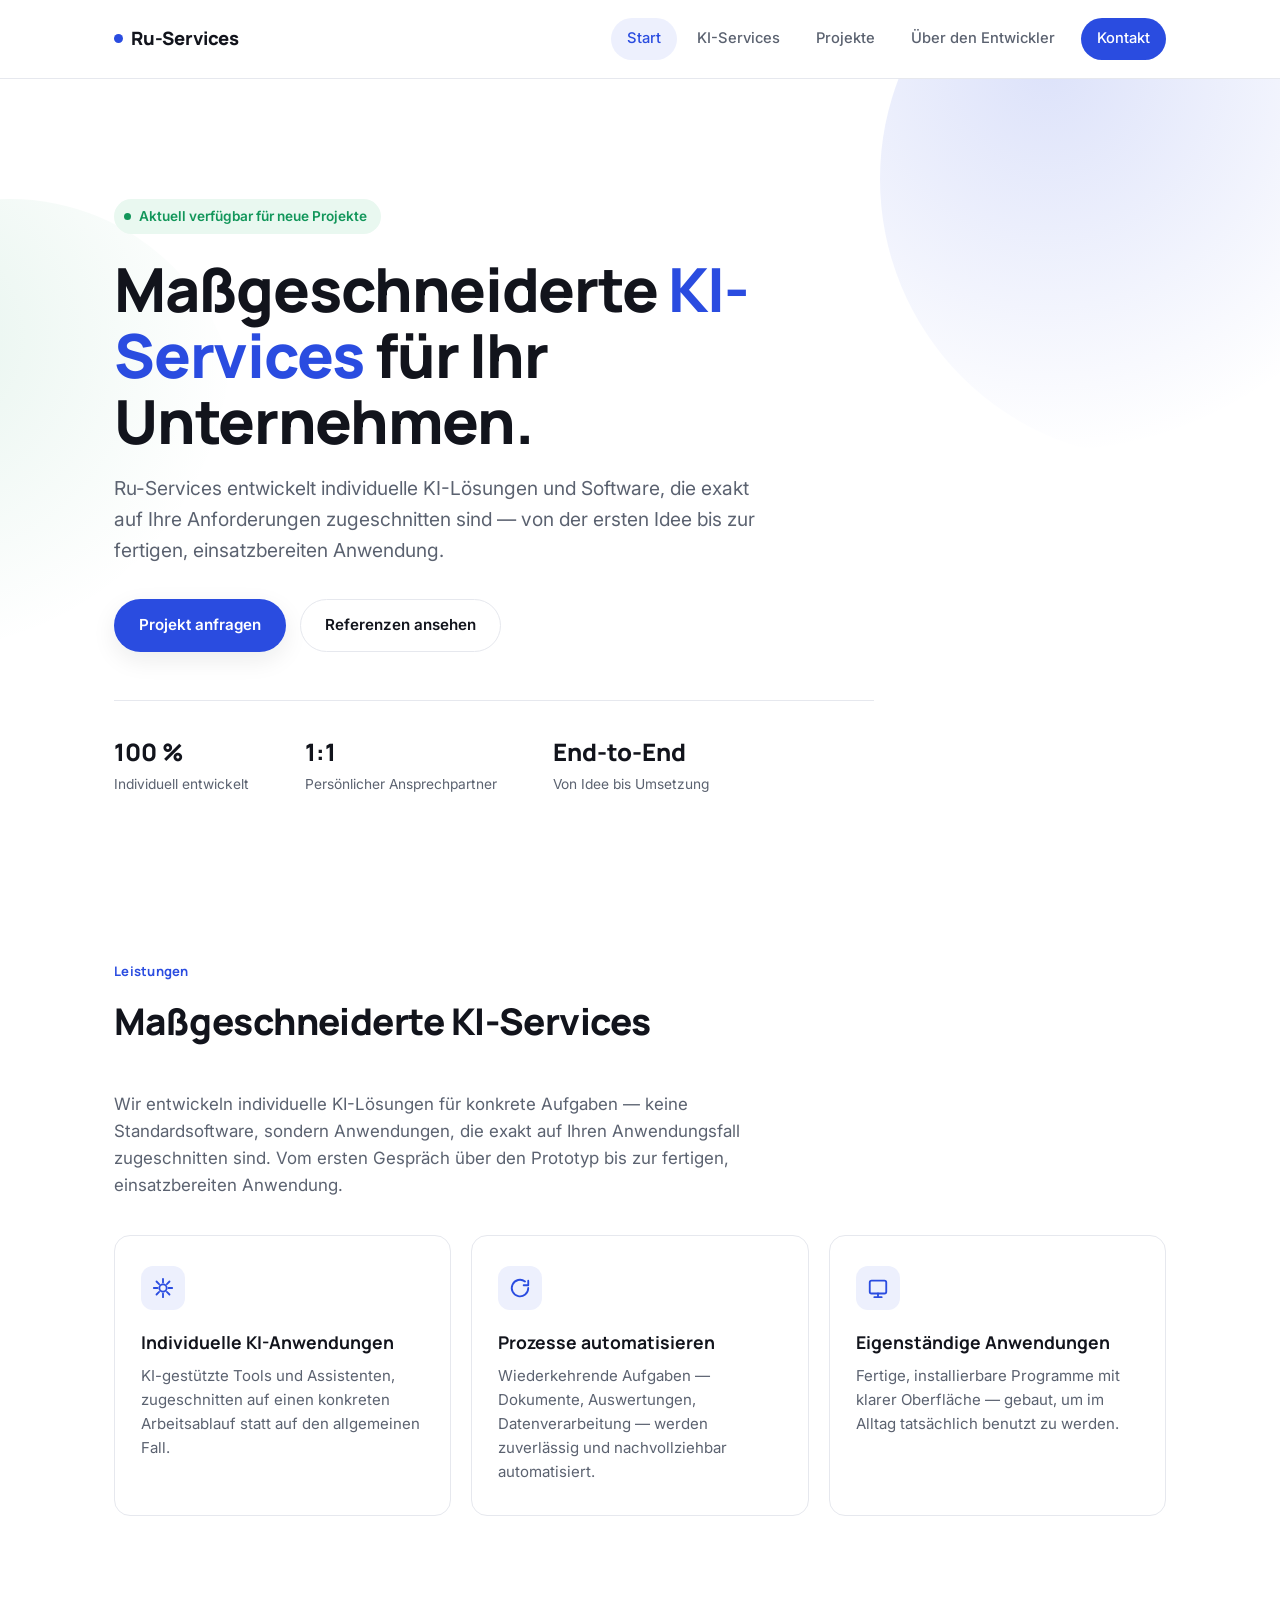
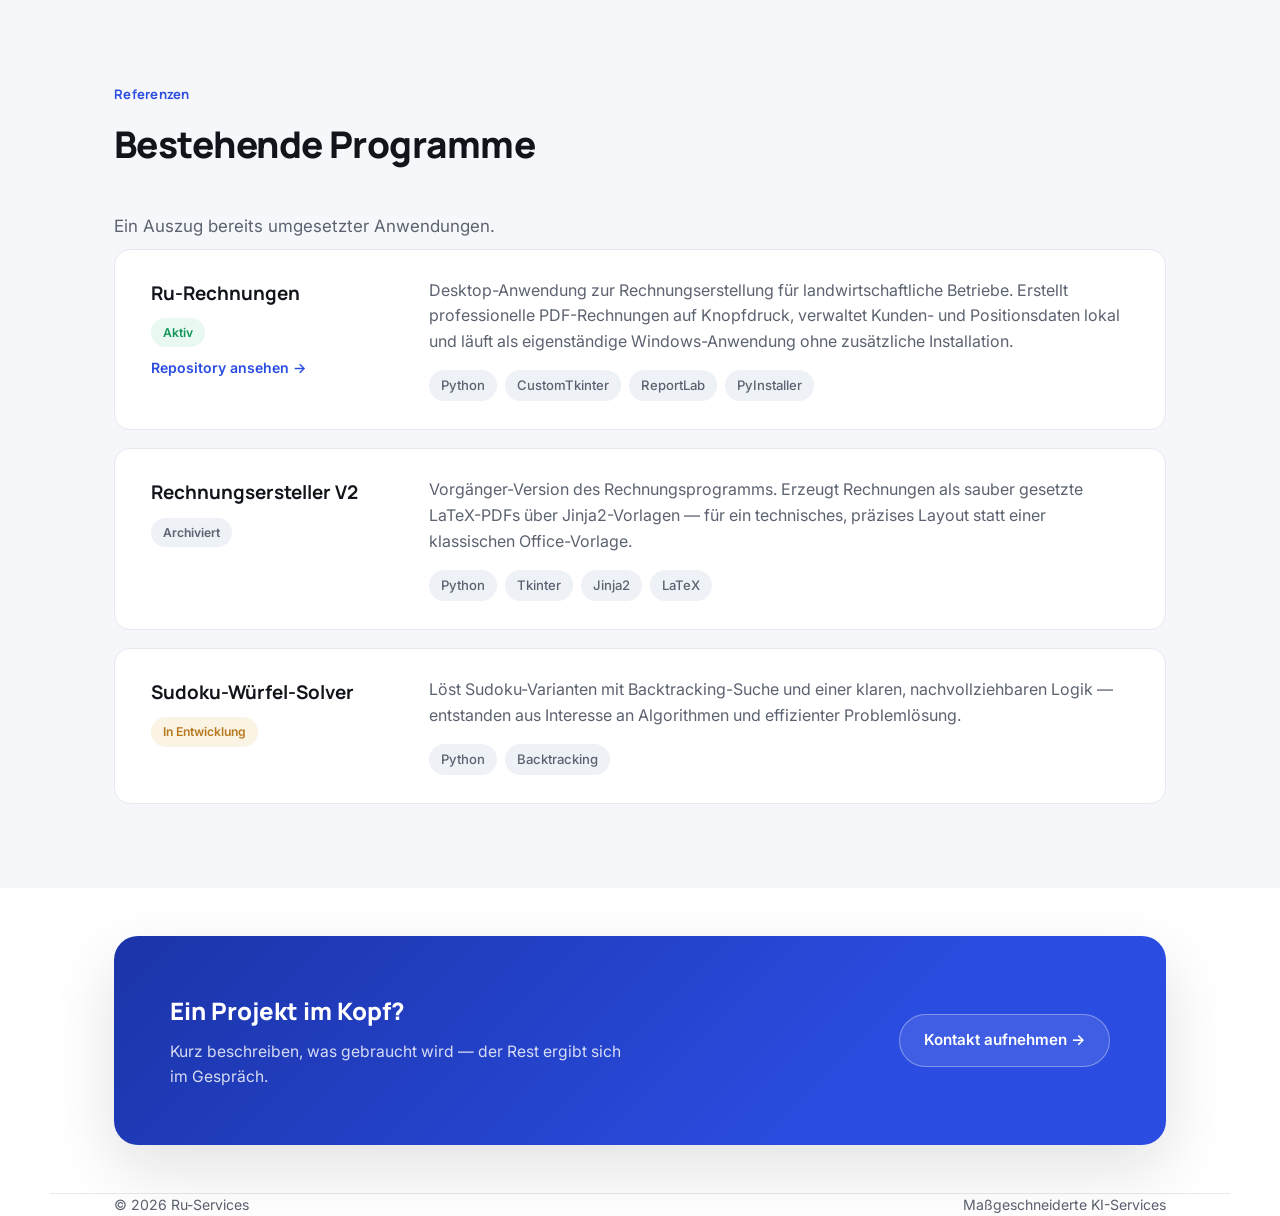
==== index.html @ 85b6defd "Initial upload of website" ====
<!doctype html>
<html lang="de">
<head>
<meta charset="UTF-8">
<meta name="viewport" content="width=device-width, initial-scale=1">
<title>Ru-Services — Maßgeschneiderte KI-Services</title>
<meta name="description" content="Ru-Services entwickelt maßgeschneiderte KI-Lösungen und Software — von der Idee bis zur fertigen Anwendung.">
<link rel="stylesheet" href="styles.css">
</head>
<body>

<header class="topbar">
  <div class="topbar-inner">
    <a href="index.html" class="wordmark"><span class="dot"></span>Ru-Services</a>
    <button class="nav-toggle" id="navToggle" aria-label="Menü öffnen" aria-expanded="false">☰</button>
    <nav class="nav" id="mainNav">
      <a href="index.html" class="active">Start</a>
      <a href="index.html#services">KI-Services</a>
      <a href="index.html#projekte">Projekte</a>
      <a href="about.html">Über den Entwickler</a>
      <a href="about.html#kontakt" class="nav-cta">Kontakt</a>
    </nav>
  </div>
</header>

<main>

  <section class="hero">
    <div class="hero-glow"></div>
    <div class="hero-glow secondary"></div>
    <div class="wrap">
      <div class="hero-inner">
        <span class="badge"><span class="dot"></span>Aktuell verfügbar für neue Projekte</span>
        <h1 class="hero-title">Maßgeschneiderte <span class="accent">KI-Services</span> für Ihr Unternehmen.</h1>
        <p class="hero-sub">
          Ru-Services entwickelt individuelle KI-Lösungen und Software, die exakt
          auf Ihre Anforderungen zugeschnitten sind — von der ersten Idee bis zur
          fertigen, einsatzbereiten Anwendung.
        </p>
        <div class="hero-actions">
          <a href="about.html#kontakt" class="btn btn-primary">Projekt anfragen</a>
          <a href="#projekte" class="btn btn-secondary">Referenzen ansehen</a>
        </div>
        <div class="hero-stats">
          <div class="stat"><b>100&nbsp;%</b><span>Individuell entwickelt</span></div>
          <div class="stat"><b>1:1</b><span>Persönlicher Ansprechpartner</span></div>
          <div class="stat"><b>End-to-End</b><span>Von Idee bis Umsetzung</span></div>
        </div>
      </div>
    </div>
  </section>

  <section id="services">
    <div class="wrap">
      <div class="section-head">
        <div>
          <p class="eyebrow">Leistungen</p>
          <h2 class="section-title">Maßgeschneiderte KI-Services</h2>
        </div>
      </div>
      <p class="lede">
        Wir entwickeln individuelle KI-Lösungen für konkrete Aufgaben — keine
        Standardsoftware, sondern Anwendungen, die exakt auf Ihren Anwendungsfall
        zugeschnitten sind. Vom ersten Gespräch über den Prototyp bis zur fertigen,
        einsatzbereiten Anwendung.
      </p>

      <div class="cap-grid">
        <div class="cap">
          <div class="cap-icon">
            <svg viewBox="0 0 24 24" fill="none" stroke="currentColor" stroke-width="2" stroke-linecap="round" stroke-linejoin="round"><path d="M12 2v4M12 18v4M4.93 4.93l2.83 2.83M16.24 16.24l2.83 2.83M2 12h4M18 12h4M4.93 19.07l2.83-2.83M16.24 7.76l2.83-2.83"/><circle cx="12" cy="12" r="4"/></svg>
          </div>
          <h3>Individuelle KI-Anwendungen</h3>
          <p>KI-gestützte Tools und Assistenten, zugeschnitten auf einen konkreten Arbeitsablauf statt auf den allgemeinen Fall.</p>
        </div>
        <div class="cap">
          <div class="cap-icon">
            <svg viewBox="0 0 24 24" fill="none" stroke="currentColor" stroke-width="2" stroke-linecap="round" stroke-linejoin="round"><path d="M21 12a9 9 0 1 1-3.5-7.1"/><path d="M21 4v5h-5"/></svg>
          </div>
          <h3>Prozesse automatisieren</h3>
          <p>Wiederkehrende Aufgaben — Dokumente, Auswertungen, Datenverarbeitung — werden zuverlässig und nachvollziehbar automatisiert.</p>
        </div>
        <div class="cap">
          <div class="cap-icon">
            <svg viewBox="0 0 24 24" fill="none" stroke="currentColor" stroke-width="2" stroke-linecap="round" stroke-linejoin="round"><rect x="3" y="4" width="18" height="14" rx="2"/><path d="M8 22h8M12 18v4"/></svg>
          </div>
          <h3>Eigenständige Anwendungen</h3>
          <p>Fertige, installierbare Programme mit klarer Oberfläche — gebaut, um im Alltag tatsächlich benutzt zu werden.</p>
        </div>
      </div>
    </div>
  </section>

  <section id="projekte" class="on-soft">
    <div class="wrap">
      <div class="section-head">
        <div>
          <p class="eyebrow">Referenzen</p>
          <h2 class="section-title">Bestehende Programme</h2>
        </div>
      </div>
      <p class="lede">Ein Auszug bereits umgesetzter Anwendungen.</p>

      <div class="project-list" id="projectList"><!-- wird per JS befüllt --></div>
    </div>
  </section>

  <section class="tight">
    <div class="wrap">
      <div class="cta-band">
        <div>
          <h3>Ein Projekt im Kopf?</h3>
          <p>Kurz beschreiben, was gebraucht wird — der Rest ergibt sich im Gespräch.</p>
        </div>
        <a class="btn btn-ghost-light" href="about.html#kontakt">Kontakt aufnehmen →</a>
      </div>
    </div>
  </section>

</main>

<footer class="wrap">
  <span>© 2026 Ru-Services</span>
  <span>Maßgeschneiderte KI-Services</span>
</footer>

<script src="data/projects.js"></script>
<script src="script.js"></script>
</body>
</html>
---- styles.css ----
/* ============================================================
   RU-SERVICES — Design system
   Klare, moderne Firmen-Ästhetik: viel Weißraum, ruhige Farben,
   ein Akzentton, weiche Schatten statt technischer Linien.
   ============================================================ */

@import url('https://fonts.googleapis.com/css2?family=Manrope:wght@500;600;700;800&family=Inter:wght@400;500;600&display=swap');

:root{
  --bg: #FFFFFF;
  --bg-soft: #F6F7FA;
  --bg-soft-2: #EEF1F6;
  --ink: #12141C;
  --ink-soft: #5B6270;
  --ink-faint: #8A909C;
  --line: #E6E8EE;

  --primary: #2A4CE0;
  --primary-dark: #1B34A8;
  --primary-tint: #EDF0FD;
  --success: #12965A;
  --success-tint: #E9F8F0;
  --amber: #B7791F;
  --amber-tint: #FBF3E4;

  --font-display: 'Manrope', sans-serif;
  --font-body: 'Inter', sans-serif;

  --maxw: 1180px;
  --edge: clamp(20px, 5vw, 64px);
  --radius: 16px;
  --radius-sm: 10px;
  --shadow-sm: 0 1px 2px rgba(18,20,28,0.05);
  --shadow-md: 0 8px 24px rgba(18,20,28,0.08);
  --shadow-lg: 0 24px 64px rgba(18,20,28,0.12);
}

*{ box-sizing: border-box; }
html{ scroll-behavior: smooth; }

body{
  margin: 0;
  background: var(--bg);
  color: var(--ink);
  font-family: var(--font-body);
  font-size: 16px;
  line-height: 1.6;
  -webkit-font-smoothing: antialiased;
}

a{ color: inherit; }

.visually-hidden{
  position:absolute; width:1px; height:1px; overflow:hidden;
  clip:rect(0 0 0 0); white-space:nowrap;
}

:focus-visible{
  outline: 2px solid var(--primary);
  outline-offset: 3px;
  border-radius: 4px;
}

/* ---------- layout shell ---------- */
.wrap{
  max-width: var(--maxw);
  margin: 0 auto;
  padding: 0 var(--edge);
}

/* ---------- topbar ---------- */
.topbar{
  position: sticky;
  top: 0;
  z-index: 20;
  background: rgba(255,255,255,0.85);
  backdrop-filter: blur(10px);
  border-bottom: 1px solid var(--line);
}
.topbar-inner{
  max-width: var(--maxw);
  margin: 0 auto;
  padding: 18px var(--edge);
  display: flex;
  align-items: center;
  justify-content: space-between;
  gap: 24px;
}
.wordmark{
  font-family: var(--font-display);
  font-weight: 800;
  font-size: 1.15rem;
  letter-spacing: -0.01em;
  text-decoration: none;
  color: var(--ink);
  display: flex;
  align-items: center;
  gap: 8px;
}
.wordmark .dot{
  width: 9px; height: 9px;
  border-radius: 50%;
  background: var(--primary);
  display: inline-block;
}

.nav{
  display: flex;
  align-items: center;
  gap: 4px;
  font-size: 0.92rem;
  font-weight: 500;
}
.nav a{
  text-decoration: none;
  color: var(--ink-soft);
  padding: 9px 16px;
  border-radius: 999px;
  transition: background 0.15s ease, color 0.15s ease;
}
.nav a:hover{ color: var(--ink); background: var(--bg-soft); }
.nav a.active{ color: var(--primary); background: var(--primary-tint); }
.nav a.nav-cta{
  color: #fff;
  background: var(--primary);
  margin-left: 6px;
}
.nav a.nav-cta:hover{ background: var(--primary-dark); color: #fff; }
.nav-toggle{ display: none; }

/* ---------- eyebrow / labels ---------- */
.eyebrow{
  font-family: var(--font-display);
  font-size: 0.82rem;
  font-weight: 700;
  letter-spacing: 0.02em;
  color: var(--primary);
  margin: 0 0 14px;
}

/* ---------- hero ---------- */
.hero{
  position: relative;
  padding: clamp(64px, 10vw, 120px) 0 clamp(48px, 8vw, 80px);
  overflow: hidden;
}
.hero-glow{
  position: absolute;
  top: -180px;
  right: -160px;
  width: 560px;
  height: 560px;
  border-radius: 50%;
  background: radial-gradient(circle at 30% 30%, rgba(42,76,224,0.16), rgba(42,76,224,0) 70%);
  pointer-events: none;
  z-index: 0;
}
.hero-glow.secondary{
  top: 120px;
  right: auto;
  left: -220px;
  width: 460px;
  height: 460px;
  background: radial-gradient(circle at 30% 30%, rgba(18,150,90,0.10), rgba(18,150,90,0) 70%);
}
.hero-inner{ position: relative; z-index: 1; max-width: 760px; }

.badge{
  display: inline-flex;
  align-items: center;
  gap: 8px;
  font-size: 0.85rem;
  font-weight: 600;
  color: var(--success);
  background: var(--success-tint);
  padding: 7px 14px 7px 10px;
  border-radius: 999px;
  margin-bottom: 22px;
}
.badge .dot{
  width: 7px; height: 7px;
  border-radius: 50%;
  background: var(--success);
  display: inline-block;
}

h1.hero-title{
  font-family: var(--font-display);
  font-weight: 800;
  font-size: clamp(2.4rem, 5.4vw, 3.8rem);
  line-height: 1.08;
  letter-spacing: -0.02em;
  margin: 0 0 20px;
  color: var(--ink);
}
h1.hero-title .accent{ color: var(--primary); }

.hero-sub{
  max-width: 54ch;
  font-size: clamp(1.05rem, 1.6vw, 1.2rem);
  color: var(--ink-soft);
  margin: 0 0 34px;
}

.hero-actions{
  display: flex;
  gap: 14px;
  flex-wrap: wrap;
  margin-bottom: 48px;
}

.hero-stats{
  display: flex;
  gap: clamp(24px, 5vw, 56px);
  flex-wrap: wrap;
  padding-top: 32px;
  border-top: 1px solid var(--line);
}
.hero-stats .stat b{
  display: block;
  font-family: var(--font-display);
  font-size: 1.5rem;
  font-weight: 800;
  color: var(--ink);
}
.hero-stats .stat span{
  font-size: 0.86rem;
  color: var(--ink-soft);
}

/* ---------- buttons ---------- */
.btn{
  display: inline-flex;
  align-items: center;
  gap: 8px;
  font-family: var(--font-body);
  font-weight: 600;
  font-size: 0.95rem;
  text-decoration: none;
  padding: 13px 24px;
  border-radius: 999px;
  border: 1px solid transparent;
  transition: transform 0.12s ease, box-shadow 0.12s ease, background 0.15s ease;
}
.btn-primary{
  color: #fff;
  background: var(--primary);
  box-shadow: var(--shadow-md);
}
.btn-primary:hover{ background: var(--primary-dark); transform: translateY(-1px); }
.btn-secondary{
  color: var(--ink);
  background: var(--bg);
  border-color: var(--line);
}
.btn-secondary:hover{ border-color: var(--ink-faint); background: var(--bg-soft); }
.btn-ghost-light{
  color: #fff;
  background: rgba(255,255,255,0.1);
  border-color: rgba(255,255,255,0.35);
}
.btn-ghost-light:hover{ background: rgba(255,255,255,0.18); }

/* ---------- sections ---------- */
section{ padding: 84px 0; position: relative; }
section.tight{ padding: 48px 0; }
section.on-soft{ background: var(--bg-soft); }

.section-head{
  display: flex;
  justify-content: space-between;
  align-items: flex-end;
  gap: 24px;
  margin-bottom: 40px;
  flex-wrap: wrap;
}
h2.section-title{
  font-family: var(--font-display);
  font-weight: 800;
  font-size: clamp(1.7rem, 3vw, 2.3rem);
  letter-spacing: -0.015em;
  margin: 0;
  color: var(--ink);
}
.section-head .eyebrow{ margin-bottom: 10px; }

.lede{
  max-width: 60ch;
  font-size: 1.06rem;
  color: var(--ink-soft);
  margin: 0 0 8px;
}

/* ---------- feature / capability grid ---------- */
.cap-grid{
  display: grid;
  grid-template-columns: repeat(3, 1fr);
  gap: 20px;
  margin-top: 36px;
}
.cap{
  background: var(--bg);
  border: 1px solid var(--line);
  border-radius: var(--radius);
  padding: 30px 26px;
  transition: box-shadow 0.15s ease, transform 0.15s ease;
}
.cap:hover{ box-shadow: var(--shadow-md); transform: translateY(-2px); }
.cap-icon{
  width: 44px; height: 44px;
  border-radius: 12px;
  background: var(--primary-tint);
  color: var(--primary);
  display: flex;
  align-items: center;
  justify-content: center;
  margin-bottom: 18px;
}
.cap-icon svg{ width: 22px; height: 22px; }
.cap h3{
  font-family: var(--font-display);
  font-weight: 700;
  font-size: 1.1rem;
  margin: 0 0 8px;
  color: var(--ink);
}
.cap p{
  margin: 0;
  font-size: 0.94rem;
  color: var(--ink-soft);
}

/* ---------- project / program cards ---------- */
.project-list{
  display: grid;
  gap: 18px;
  margin-top: 8px;
}
.project-card{
  background: var(--bg);
  border: 1px solid var(--line);
  border-radius: var(--radius);
  padding: 28px clamp(22px, 4vw, 36px);
  display: grid;
  grid-template-columns: minmax(190px, 250px) 1fr;
  gap: 28px;
  transition: box-shadow 0.15s ease;
}
.project-card:hover{ box-shadow: var(--shadow-md); }
.project-head{
  display: flex;
  flex-direction: column;
  gap: 10px;
}
.project-name{
  font-family: var(--font-display);
  font-weight: 700;
  font-size: 1.18rem;
  color: var(--ink);
}
.status-pill{
  font-size: 0.76rem;
  font-weight: 600;
  padding: 5px 12px;
  border-radius: 999px;
  width: fit-content;
}
.status-Aktiv{ color: var(--success); background: var(--success-tint); }
.status-In-Entwicklung{ color: var(--amber); background: var(--amber-tint); }
.status-Archiviert{ color: var(--ink-soft); background: var(--bg-soft-2); }

.project-link{
  font-size: 0.88rem;
  font-weight: 600;
  text-decoration: none;
  color: var(--primary);
  width: fit-content;
}
.project-link:hover{ text-decoration: underline; }

.project-body p{
  margin: 0 0 16px;
  color: var(--ink-soft);
}
.stack-list{
  list-style: none;
  display: flex;
  flex-wrap: wrap;
  gap: 8px;
  margin: 0;
  padding: 0;
  font-size: 0.82rem;
  font-weight: 500;
}
.stack-list li{
  border-radius: 999px;
  background: var(--bg-soft-2);
  padding: 5px 12px;
  color: var(--ink-soft);
}

.empty-note{
  font-size: 0.95rem;
  color: var(--ink-soft);
  padding: 28px;
  background: var(--bg-soft);
  border: 1px dashed var(--line);
  border-radius: var(--radius);
}

/* ---------- CTA band ---------- */
.cta-band{
  border-radius: 24px;
  background: linear-gradient(135deg, var(--primary-dark), var(--primary) 70%);
  color: #fff;
  padding: clamp(36px, 6vw, 56px) clamp(28px, 6vw, 56px);
  display: flex;
  justify-content: space-between;
  align-items: center;
  gap: 28px;
  flex-wrap: wrap;
  box-shadow: var(--shadow-lg);
}
.cta-band h3{
  font-family: var(--font-display);
  font-weight: 800;
  font-size: 1.5rem;
  margin: 0 0 8px;
}
.cta-band p{
  margin: 0;
  color: rgba(255,255,255,0.82);
  font-size: 0.98rem;
  max-width: 46ch;
}

/* ---------- about page ---------- */
.about-grid{
  display: grid;
  grid-template-columns: 260px 1fr;
  gap: 56px;
  margin-top: 44px;
  align-items: start;
}
.id-card{
  background: var(--bg);
  border: 1px solid var(--line);
  border-radius: var(--radius);
  padding: 26px;
  position: sticky;
  top: 100px;
  box-shadow: var(--shadow-sm);
}
.id-photo{
  width: 100%;
  aspect-ratio: 1;
  border-radius: 14px;
  background: linear-gradient(135deg, var(--primary), #6C7CF0);
  display: flex;
  align-items: center;
  justify-content: center;
  overflow: hidden;
  font-family: var(--font-display);
  font-size: 2.4rem;
  font-weight: 800;
  color: #fff;
  margin-bottom: 18px;
}
.id-photo img{
  width: 100%;
  height: 100%;
  object-fit: cover;
  display: block;
}
.id-card h2{
  font-family: var(--font-display);
  font-weight: 800;
  font-size: 1.2rem;
  margin: 0 0 4px;
}
.id-role{
  font-size: 0.86rem;
  font-weight: 600;
  color: var(--primary);
  margin: 0 0 18px;
}
.id-field{
  font-size: 0.86rem;
  color: var(--ink-soft);
  border-top: 1px solid var(--line);
  padding: 10px 0;
}
.id-field b{
  display: block;
  color: var(--ink);
  font-size: 0.72rem;
  font-weight: 700;
  text-transform: uppercase;
  letter-spacing: 0.05em;
  margin-bottom: 3px;
}
.id-field a{ text-decoration: none; color: var(--primary); }
.id-field a:hover{ text-decoration: underline; }

.bio p{
  font-size: 1.04rem;
  color: var(--ink-soft);
  max-width: 62ch;
}

.tag-block{ margin-top: 40px; }
.tag-block h3{
  font-family: var(--font-display);
  font-weight: 700;
  font-size: 0.95rem;
  color: var(--ink);
  margin: 0 0 16px;
}
.chip-list{
  list-style: none;
  display: flex;
  flex-wrap: wrap;
  gap: 10px;
  margin: 0;
  padding: 0;
}
.chip-list li{
  font-size: 0.86rem;
  font-weight: 500;
  border-radius: 999px;
  padding: 8px 16px;
  background: var(--bg-soft);
  border: 1px solid var(--line);
  color: var(--ink-soft);
}
.edu-list{ list-style: none; margin: 0; padding: 0; }
.edu-list li{
  display: flex;
  justify-content: space-between;
  padding: 14px 0;
  border-bottom: 1px solid var(--line);
  font-size: 0.98rem;
}
.edu-list li span{
  font-size: 0.86rem;
  color: var(--ink-soft);
}

/* ---------- footer ---------- */
footer{
  border-top: 1px solid var(--line);
  padding: 36px 0 52px;
  font-size: 0.88rem;
  color: var(--ink-soft);
  display: flex;
  justify-content: space-between;
  flex-wrap: wrap;
  gap: 12px;
}

/* ---------- responsive ---------- */
@media (max-width: 860px){
  .cap-grid{ grid-template-columns: 1fr; }
  .project-card{ grid-template-columns: 1fr; }
  .about-grid{ grid-template-columns: 1fr; }
  .id-card{ position: static; }
}

@media (max-width: 640px){
  .nav{
    position: fixed;
    inset: 62px 12px auto 12px;
    background: var(--bg);
    border: 1px solid var(--line);
    border-radius: 16px;
    box-shadow: var(--shadow-lg);
    flex-direction: column;
    align-items: stretch;
    gap: 2px;
    padding: 10px;
    transform: translateY(-8px);
    opacity: 0;
    pointer-events: none;
    transition: all 0.15s ease;
  }
  .nav a{ padding: 12px 14px; }
  .nav a.nav-cta{ margin-left: 0; text-align: center; }
  body.nav-open .nav{
    transform: translateY(0);
    opacity: 1;
    pointer-events: auto;
  }
  .nav-toggle{
    display: inline-flex;
    align-items: center;
    justify-content: center;
    width: 38px; height: 38px;
    border: 1px solid var(--line);
    border-radius: 10px;
    background: var(--bg);
    cursor: pointer;
    font-size: 1.1rem;
  }
  .hero-glow{ display: none; }
}

@media (prefers-reduced-motion: reduce){
  html{ scroll-behavior: auto; }
  *{ transition: none !important; animation: none !important; }
}
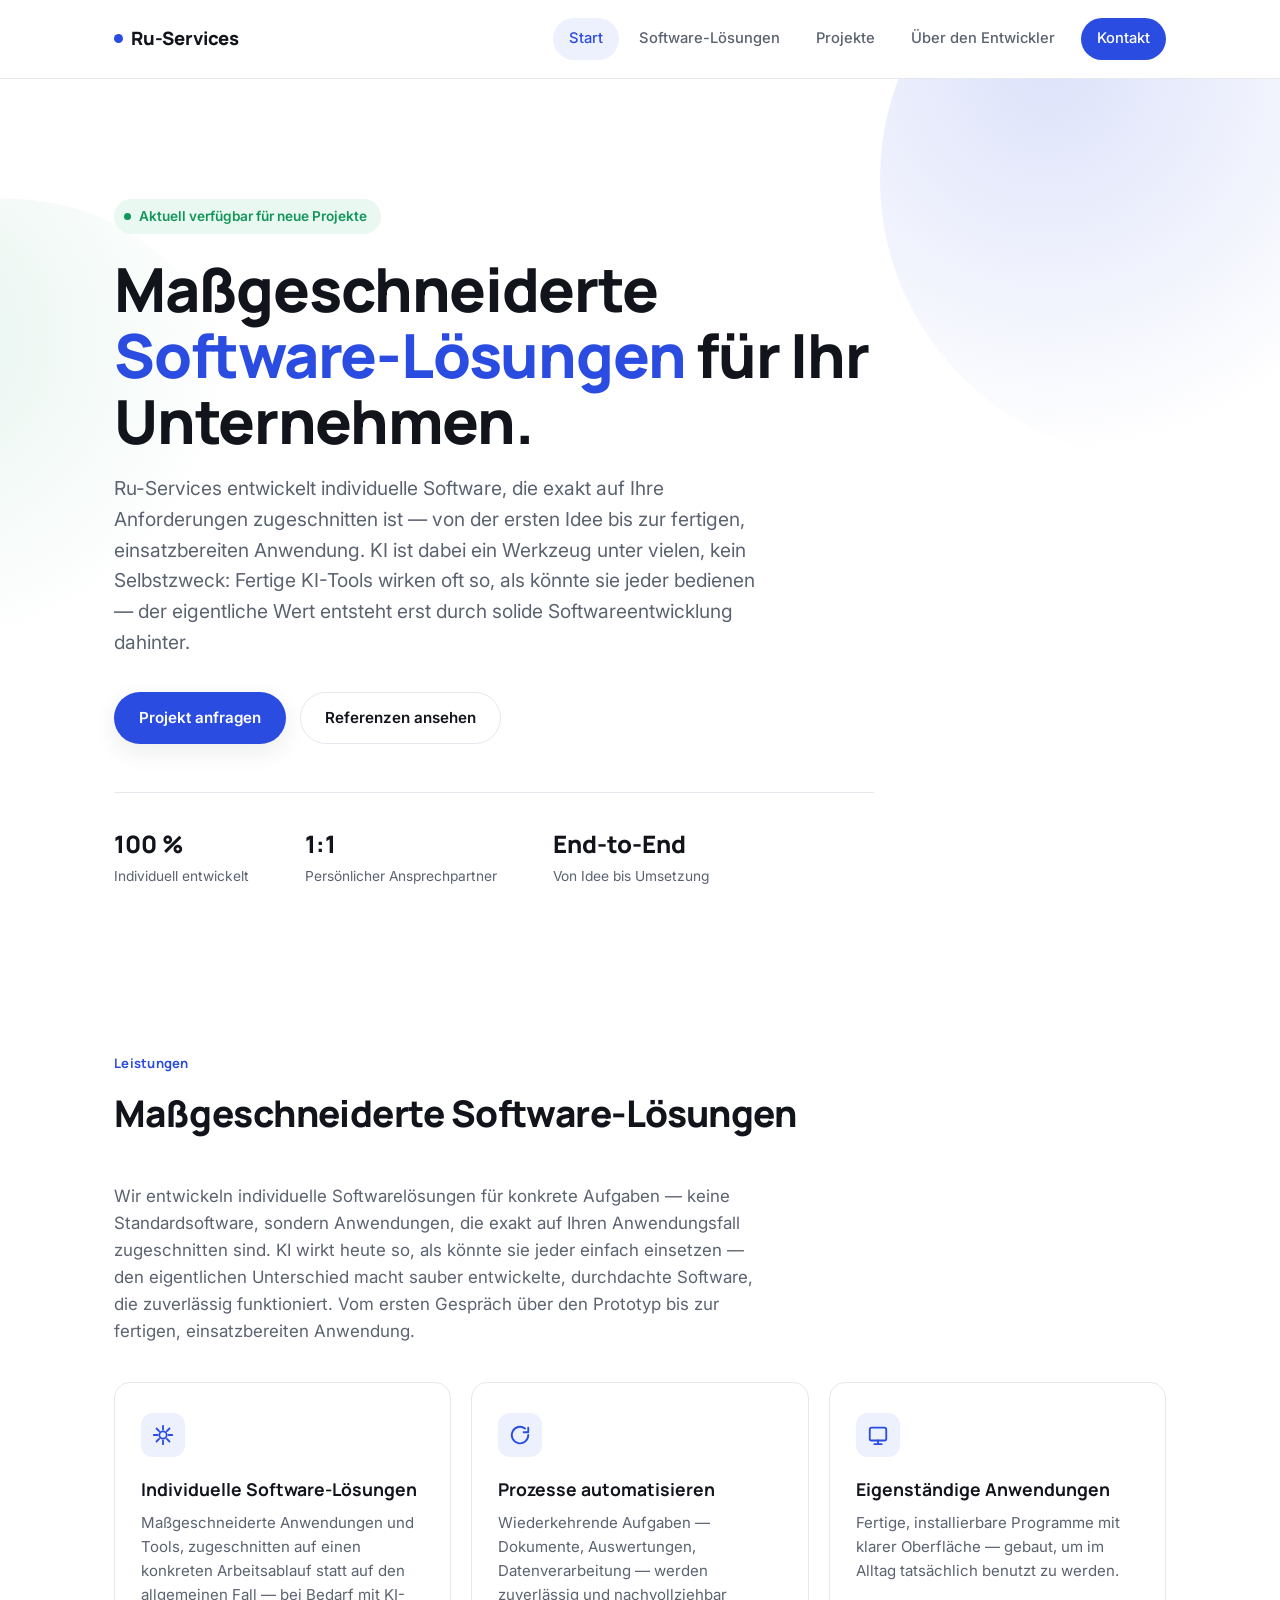
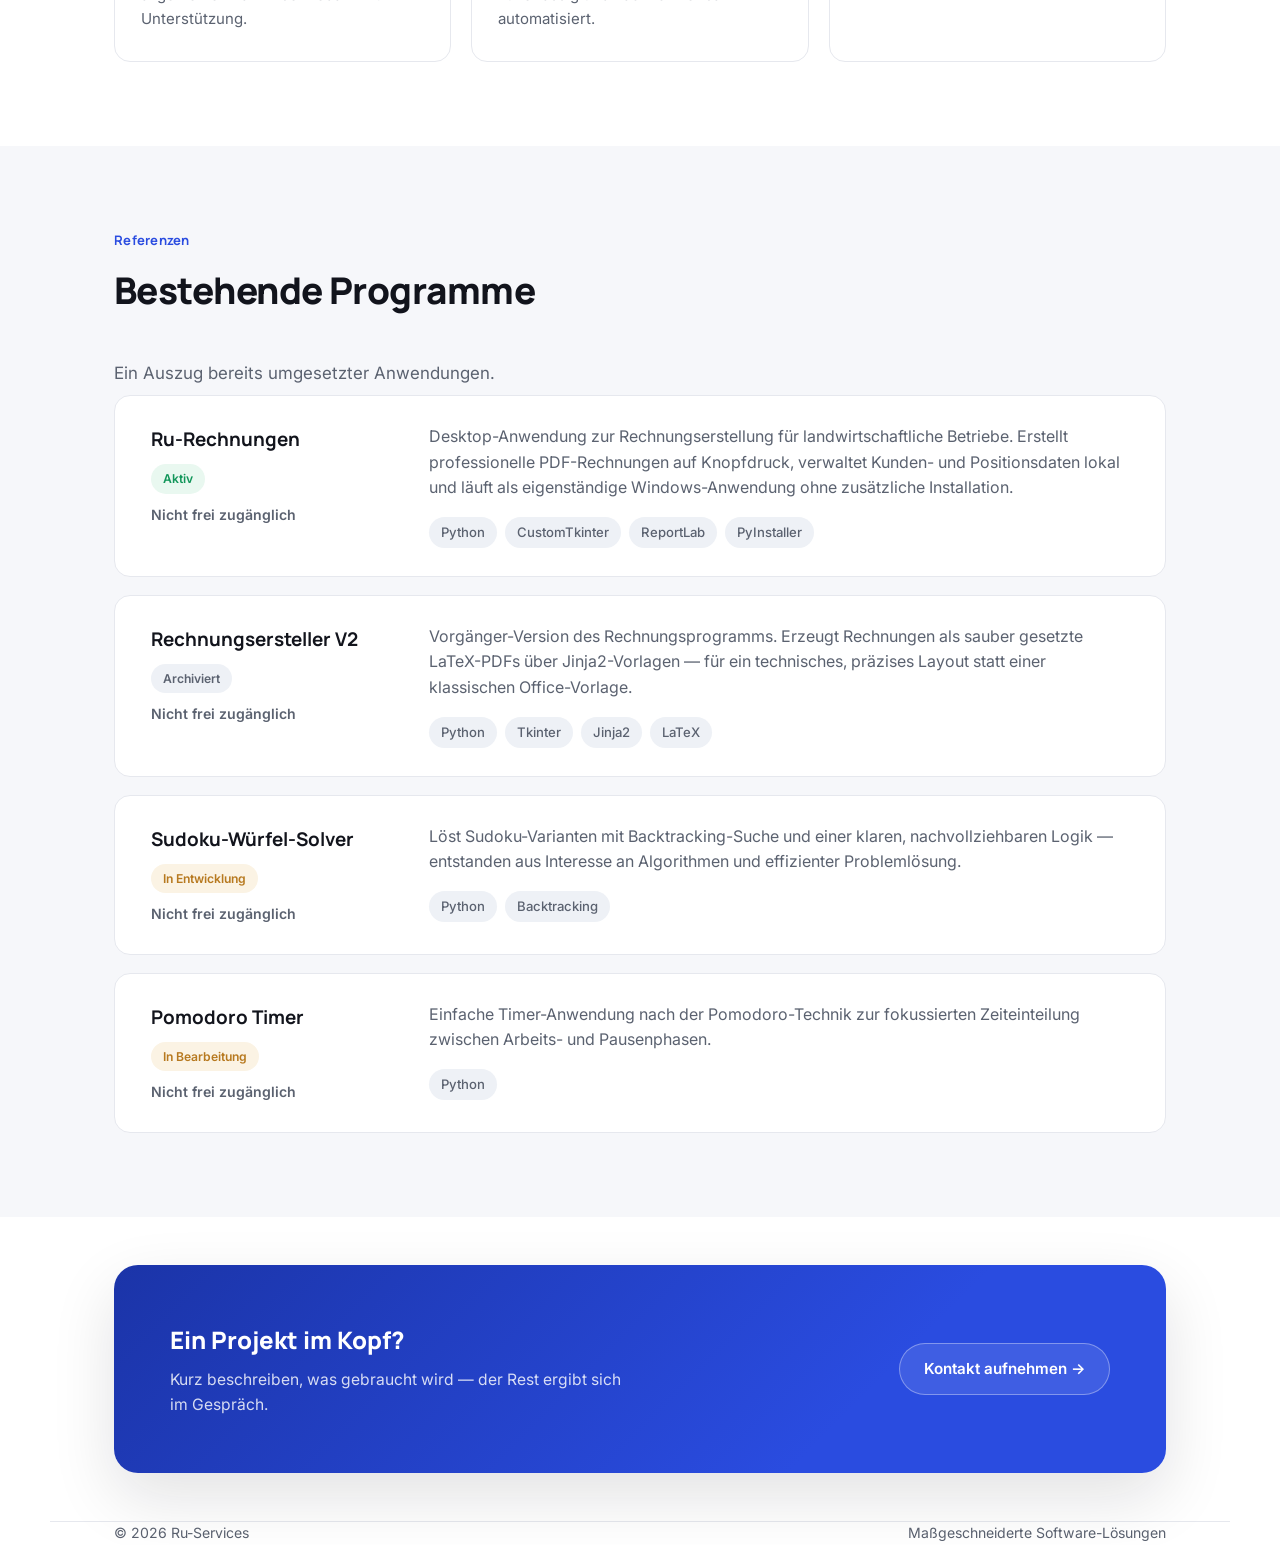
==== commit d643ea13: "Website-Inhalte aktualisiert" ====
--- a/index.html
+++ b/index.html
@@ -3,8 +3,8 @@
 <head>
 <meta charset="UTF-8">
 <meta name="viewport" content="width=device-width, initial-scale=1">
-<title>Ru-Services — Maßgeschneiderte KI-Services</title>
-<meta name="description" content="Ru-Services entwickelt maßgeschneiderte KI-Lösungen und Software — von der Idee bis zur fertigen Anwendung.">
+<title>Ru-Services — Maßgeschneiderte Software-Lösungen</title>
+<meta name="description" content="Ru-Services entwickelt maßgeschneiderte Software-Lösungen — von der Idee bis zur fertigen Anwendung.">
 <link rel="stylesheet" href="styles.css">
 </head>
 <body>
@@ -15,7 +15,7 @@
     <button class="nav-toggle" id="navToggle" aria-label="Menü öffnen" aria-expanded="false">☰</button>
     <nav class="nav" id="mainNav">
       <a href="index.html" class="active">Start</a>
-      <a href="index.html#services">KI-Services</a>
+      <a href="index.html#services">Software-Lösungen</a>
       <a href="index.html#projekte">Projekte</a>
       <a href="about.html">Über den Entwickler</a>
       <a href="about.html#kontakt" class="nav-cta">Kontakt</a>
@@ -31,11 +31,14 @@
     <div class="wrap">
       <div class="hero-inner">
         <span class="badge"><span class="dot"></span>Aktuell verfügbar für neue Projekte</span>
-        <h1 class="hero-title">Maßgeschneiderte <span class="accent">KI-Services</span> für Ihr Unternehmen.</h1>
+        <h1 class="hero-title">Maßgeschneiderte <span class="accent">Software-Lösungen</span> für Ihr Unternehmen.</h1>
         <p class="hero-sub">
-          Ru-Services entwickelt individuelle KI-Lösungen und Software, die exakt
-          auf Ihre Anforderungen zugeschnitten sind — von der ersten Idee bis zur
-          fertigen, einsatzbereiten Anwendung.
+          Ru-Services entwickelt individuelle Software, die exakt auf Ihre
+          Anforderungen zugeschnitten ist — von der ersten Idee bis zur fertigen,
+          einsatzbereiten Anwendung. KI ist dabei ein Werkzeug unter vielen,
+          kein Selbstzweck: Fertige KI-Tools wirken oft so, als könnte sie
+          jeder bedienen — der eigentliche Wert entsteht erst durch solide
+          Softwareentwicklung dahinter.
         </p>
         <div class="hero-actions">
           <a href="about.html#kontakt" class="btn btn-primary">Projekt anfragen</a>
@@ -55,14 +58,16 @@
       <div class="section-head">
         <div>
           <p class="eyebrow">Leistungen</p>
-          <h2 class="section-title">Maßgeschneiderte KI-Services</h2>
+          <h2 class="section-title">Maßgeschneiderte Software-Lösungen</h2>
         </div>
       </div>
       <p class="lede">
-        Wir entwickeln individuelle KI-Lösungen für konkrete Aufgaben — keine
+        Wir entwickeln individuelle Softwarelösungen für konkrete Aufgaben — keine
         Standardsoftware, sondern Anwendungen, die exakt auf Ihren Anwendungsfall
-        zugeschnitten sind. Vom ersten Gespräch über den Prototyp bis zur fertigen,
-        einsatzbereiten Anwendung.
+        zugeschnitten sind. KI wirkt heute so, als könnte sie jeder einfach
+        einsetzen — den eigentlichen Unterschied macht sauber entwickelte,
+        durchdachte Software, die zuverlässig funktioniert. Vom ersten Gespräch
+        über den Prototyp bis zur fertigen, einsatzbereiten Anwendung.
       </p>
 
       <div class="cap-grid">
@@ -70,8 +75,8 @@
           <div class="cap-icon">
             <svg viewBox="0 0 24 24" fill="none" stroke="currentColor" stroke-width="2" stroke-linecap="round" stroke-linejoin="round"><path d="M12 2v4M12 18v4M4.93 4.93l2.83 2.83M16.24 16.24l2.83 2.83M2 12h4M18 12h4M4.93 19.07l2.83-2.83M16.24 7.76l2.83-2.83"/><circle cx="12" cy="12" r="4"/></svg>
           </div>
-          <h3>Individuelle KI-Anwendungen</h3>
-          <p>KI-gestützte Tools und Assistenten, zugeschnitten auf einen konkreten Arbeitsablauf statt auf den allgemeinen Fall.</p>
+          <h3>Individuelle Software-Lösungen</h3>
+          <p>Maßgeschneiderte Anwendungen und Tools, zugeschnitten auf einen konkreten Arbeitsablauf statt auf den allgemeinen Fall — bei Bedarf mit KI-Unterstützung.</p>
         </div>
         <div class="cap">
           <div class="cap-icon">
@@ -121,7 +126,7 @@
 
 <footer class="wrap">
   <span>© 2026 Ru-Services</span>
-  <span>Maßgeschneiderte KI-Services</span>
+  <span>Maßgeschneiderte Software-Lösungen</span>
 </footer>
 
 <script src="data/projects.js"></script>
--- a/styles.css
+++ b/styles.css
@@ -367,6 +367,7 @@
 }
 .status-Aktiv{ color: var(--success); background: var(--success-tint); }
 .status-In-Entwicklung{ color: var(--amber); background: var(--amber-tint); }
+.status-In-Bearbeitung{ color: var(--amber); background: var(--amber-tint); }
 .status-Archiviert{ color: var(--ink-soft); background: var(--bg-soft-2); }
 
 .project-link{
@@ -377,6 +378,10 @@
   width: fit-content;
 }
 .project-link:hover{ text-decoration: underline; }
+.project-link-locked{
+  color: var(--ink-soft);
+  cursor: default;
+}
 
 .project-body p{
   margin: 0 0 16px;
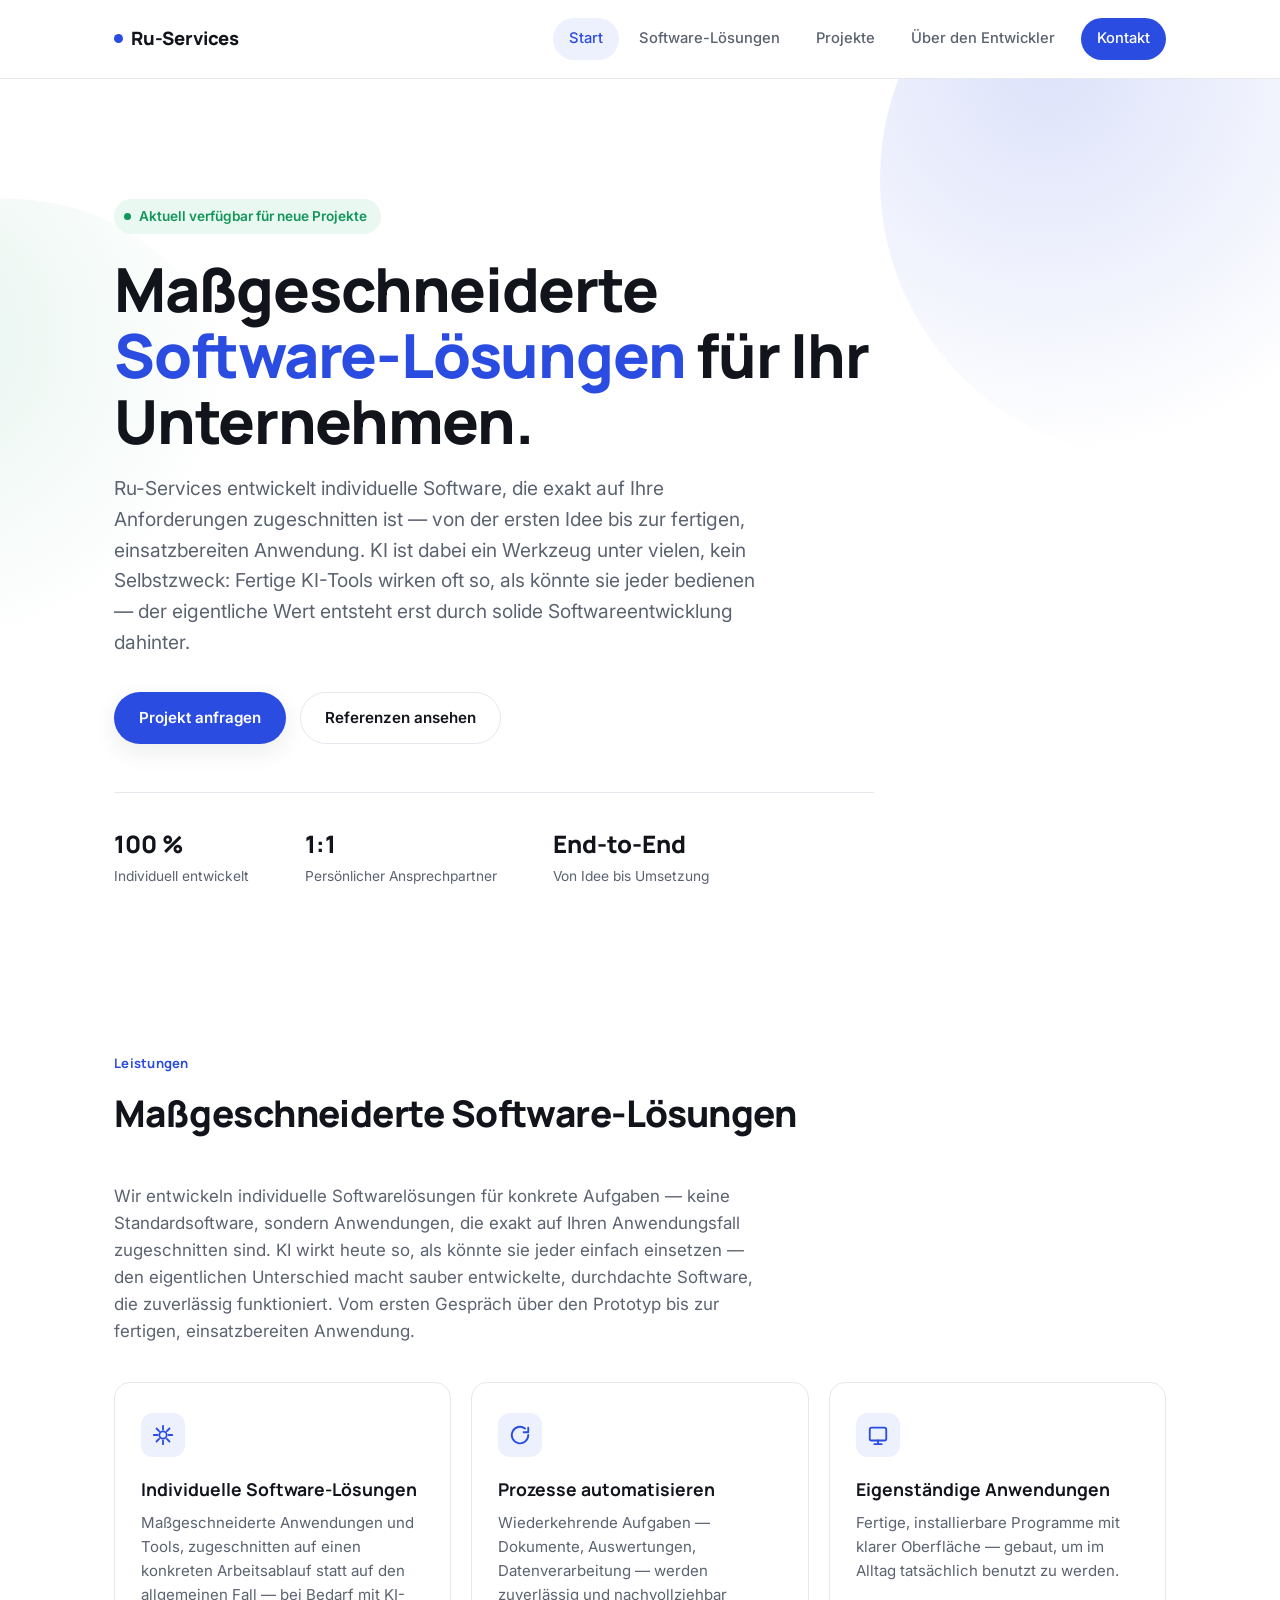
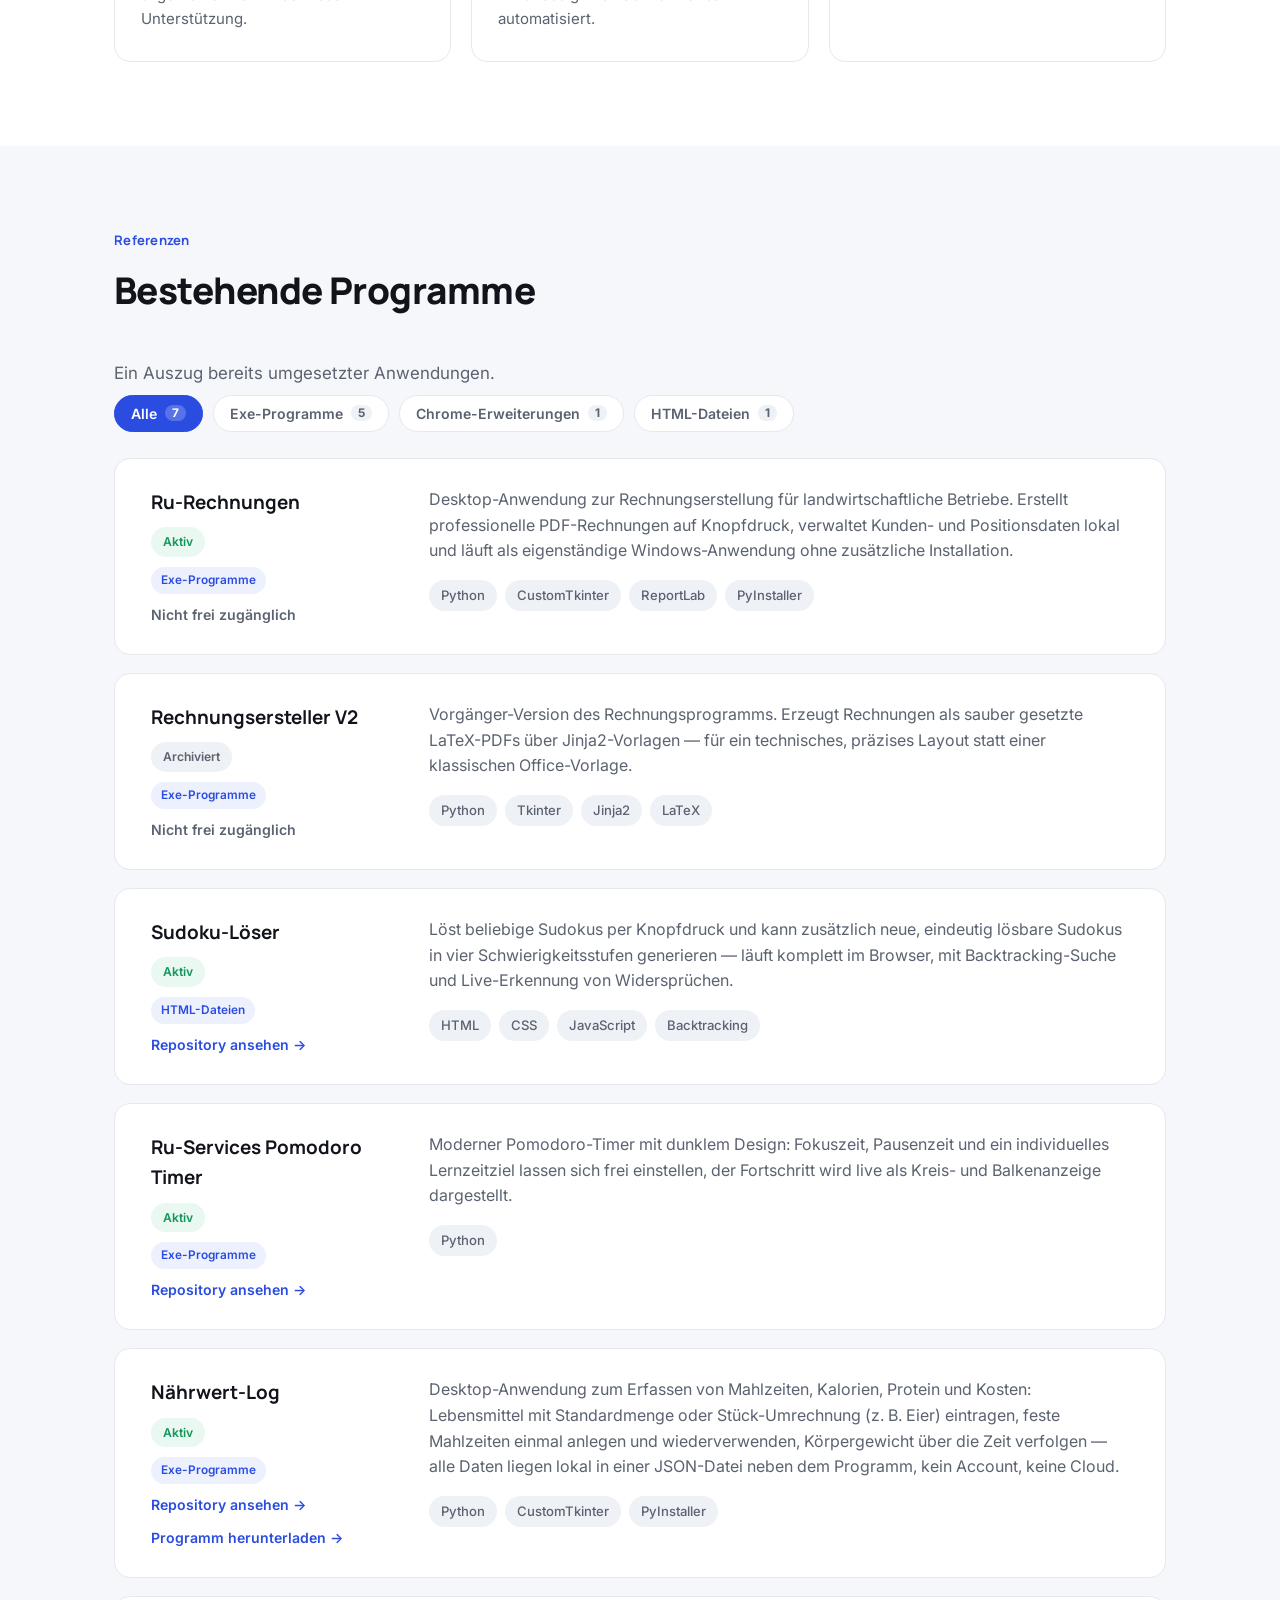
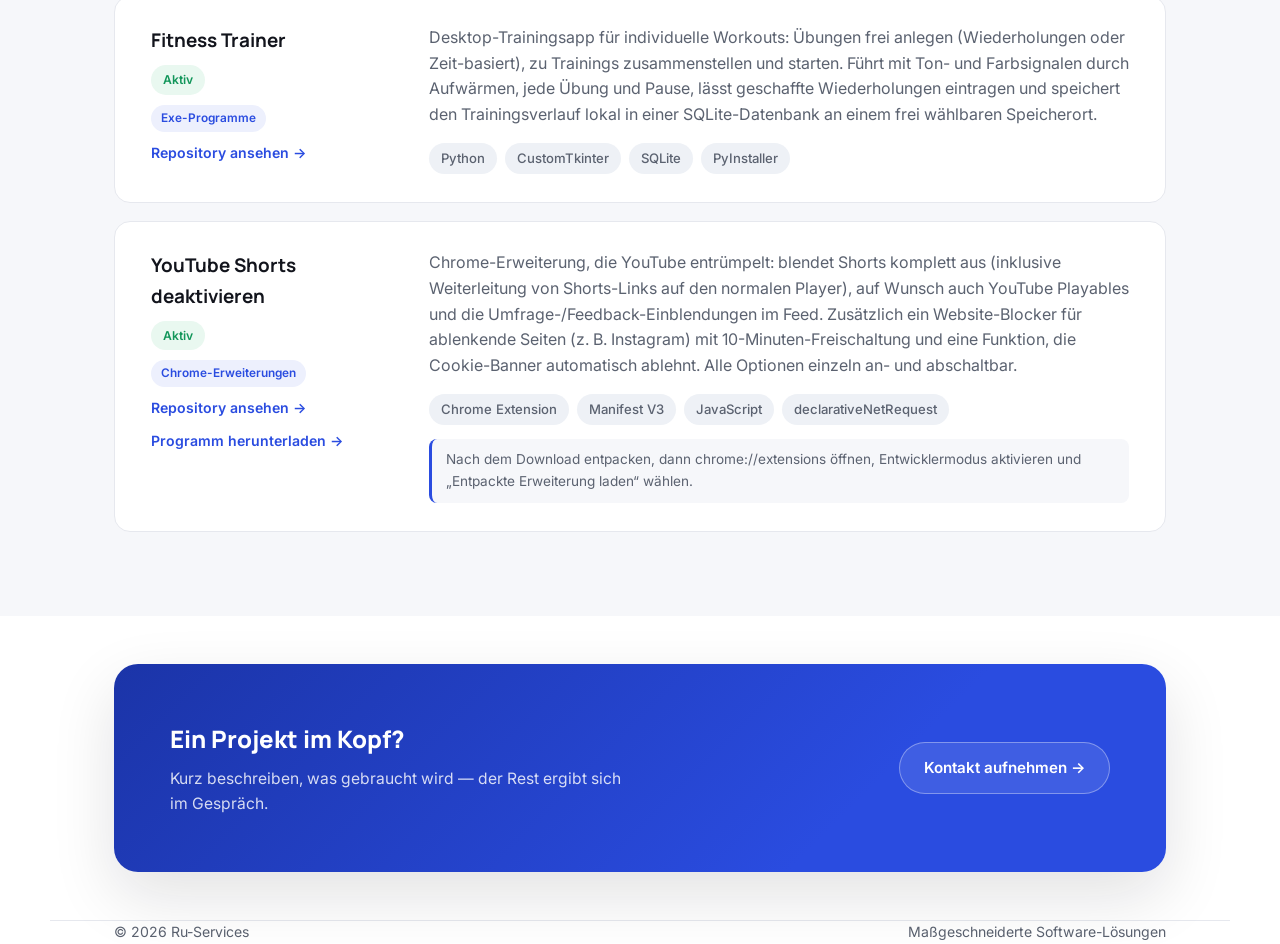
==== commit 7a084f8f: "Programme nach Kategorie filterbar + Chrome-Erweiterung ergänzt - Startseite: Filterleiste über den " ====
--- a/index.html
+++ b/index.html
@@ -106,6 +106,7 @@
       </div>
       <p class="lede">Ein Auszug bereits umgesetzter Anwendungen.</p>
 
+      <div class="project-filter" id="projectFilter"><!-- Filter wird per JS befüllt --></div>
       <div class="project-list" id="projectList"><!-- wird per JS befüllt --></div>
     </div>
   </section>
--- a/styles.css
+++ b/styles.css
@@ -330,6 +330,49 @@
   color: var(--ink-soft);
 }
 
+/* ---------- category filter ---------- */
+.project-filter{
+  display: flex;
+  flex-wrap: wrap;
+  gap: 10px;
+  margin: 4px 0 26px;
+}
+.filter-chip{
+  font-family: var(--font-body);
+  font-size: 0.88rem;
+  font-weight: 600;
+  color: var(--ink-soft);
+  background: var(--bg);
+  border: 1px solid var(--line);
+  padding: 9px 16px;
+  border-radius: 999px;
+  cursor: pointer;
+  display: inline-flex;
+  align-items: center;
+  gap: 8px;
+  transition: background 0.15s ease, color 0.15s ease, border-color 0.15s ease;
+}
+.filter-chip:hover{ border-color: var(--ink-faint); color: var(--ink); }
+.filter-chip.is-active{
+  color: #fff;
+  background: var(--primary);
+  border-color: var(--primary);
+}
+.filter-count{
+  font-size: 0.74rem;
+  font-weight: 700;
+  background: var(--bg-soft-2);
+  color: var(--ink-soft);
+  border-radius: 999px;
+  padding: 1px 7px;
+  min-width: 18px;
+  text-align: center;
+}
+.filter-chip.is-active .filter-count{
+  background: rgba(255,255,255,0.22);
+  color: #fff;
+}
+
 /* ---------- project / program cards ---------- */
 .project-list{
   display: grid;
@@ -370,6 +413,16 @@
 .status-In-Bearbeitung{ color: var(--amber); background: var(--amber-tint); }
 .status-Archiviert{ color: var(--ink-soft); background: var(--bg-soft-2); }
 
+.cat-pill{
+  font-size: 0.74rem;
+  font-weight: 600;
+  padding: 4px 10px;
+  border-radius: 999px;
+  width: fit-content;
+  background: var(--primary-tint);
+  color: var(--primary);
+}
+
 .project-link{
   font-size: 0.88rem;
   font-weight: 600;
@@ -386,6 +439,15 @@
 .project-body p{
   margin: 0 0 16px;
   color: var(--ink-soft);
+}
+.project-body p.project-hinweis{
+  margin: 14px 0 0;
+  font-size: 0.85rem;
+  color: var(--ink-soft);
+  background: var(--bg-soft);
+  border-left: 3px solid var(--primary);
+  padding: 10px 14px;
+  border-radius: 8px;
 }
 .stack-list{
   list-style: none;
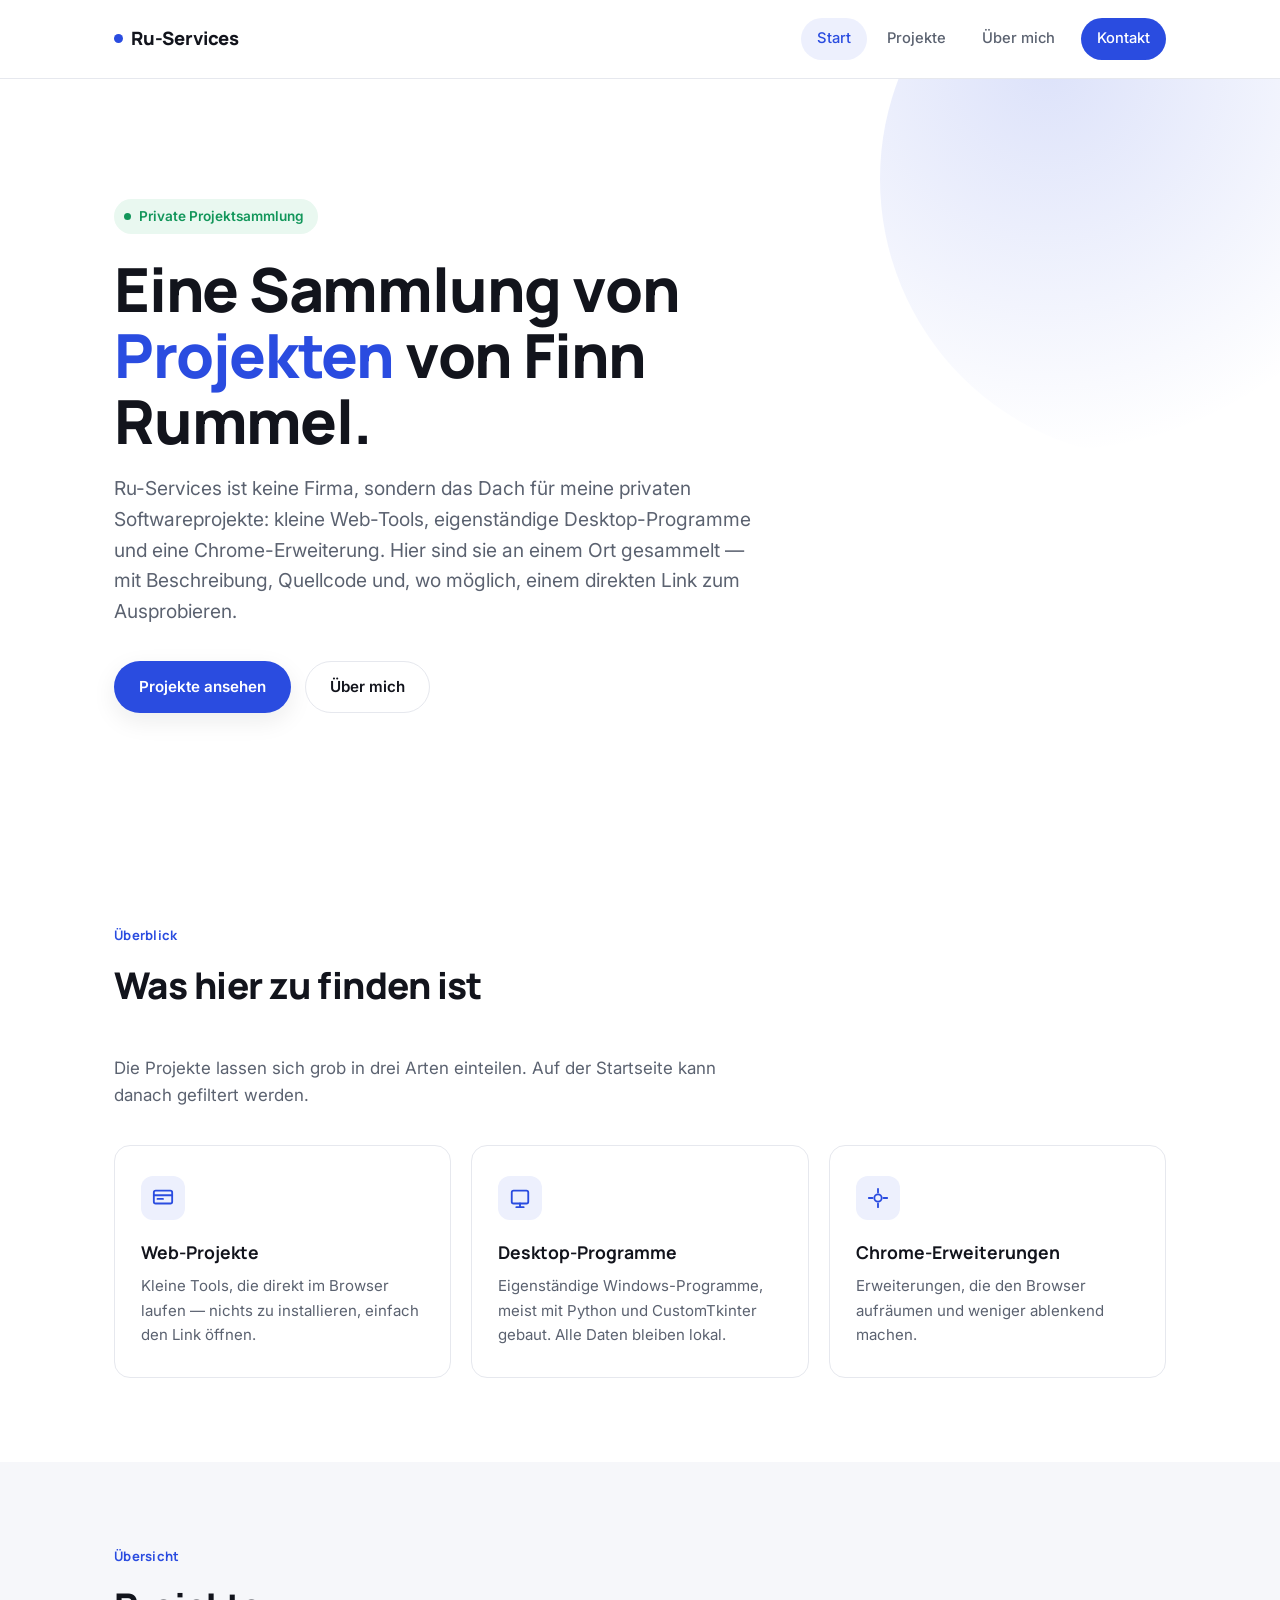
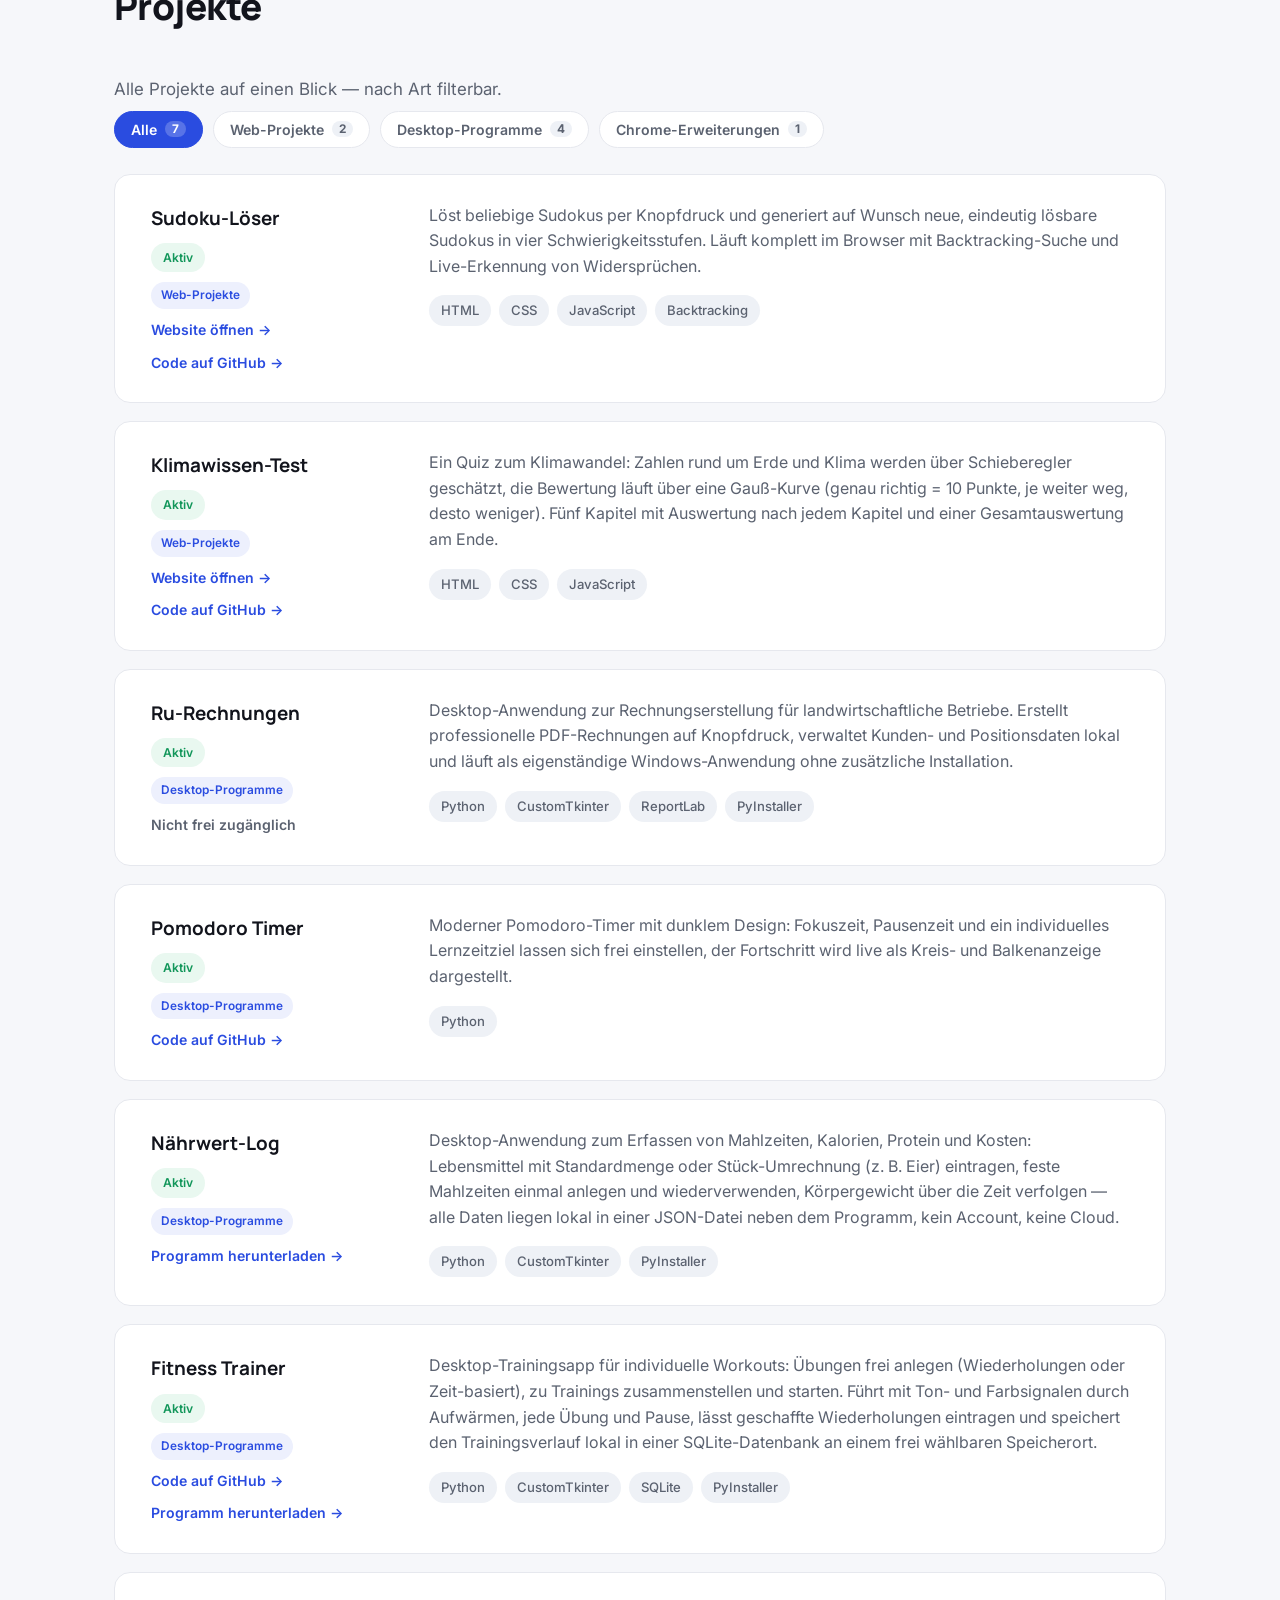
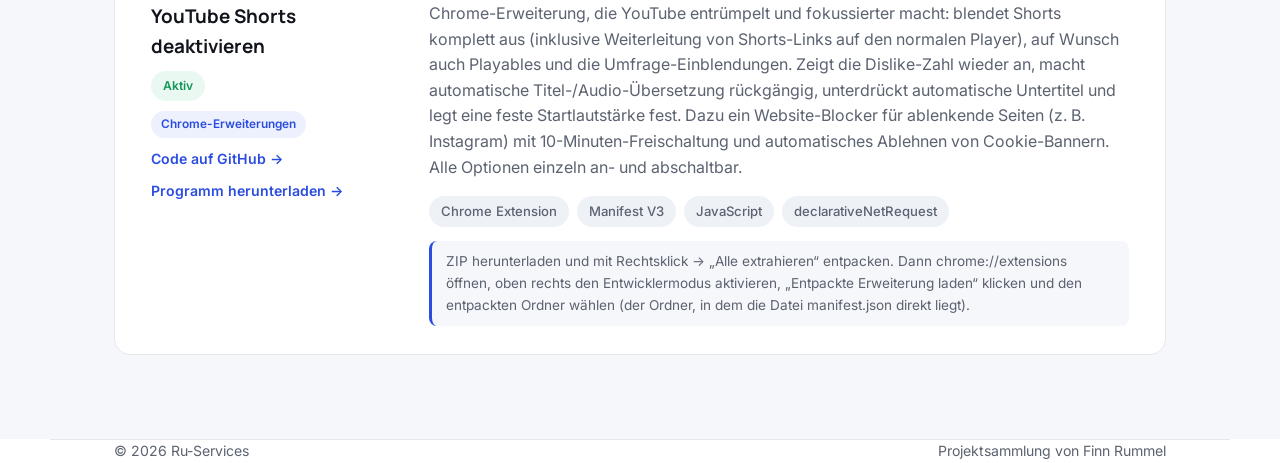
==== commit f490d6f8: "Website als private Projektsammlung statt Firmenauftritt - Hero und Texte auf "Sammlung von Projekte" ====
--- a/index.html
+++ b/index.html
@@ -3,8 +3,8 @@
 <head>
 <meta charset="UTF-8">
 <meta name="viewport" content="width=device-width, initial-scale=1">
-<title>Ru-Services — Maßgeschneiderte Software-Lösungen</title>
-<meta name="description" content="Ru-Services entwickelt maßgeschneiderte Software-Lösungen — von der Idee bis zur fertigen Anwendung.">
+<title>Ru-Services — Projekte von Finn Rummel</title>
+<meta name="description" content="Ru-Services ist keine Firma, sondern eine Sammlung privater Softwareprojekte von Finn Rummel: Web-Tools, Desktop-Programme und eine Chrome-Erweiterung.">
 <link rel="stylesheet" href="styles.css">
 </head>
 <body>
@@ -15,9 +15,8 @@
     <button class="nav-toggle" id="navToggle" aria-label="Menü öffnen" aria-expanded="false">☰</button>
     <nav class="nav" id="mainNav">
       <a href="index.html" class="active">Start</a>
-      <a href="index.html#services">Software-Lösungen</a>
       <a href="index.html#projekte">Projekte</a>
-      <a href="about.html">Über den Entwickler</a>
+      <a href="about.html">Über mich</a>
       <a href="about.html#kontakt" class="nav-cta">Kontakt</a>
     </nav>
   </div>
@@ -27,70 +26,59 @@
 
   <section class="hero">
     <div class="hero-glow"></div>
-    <div class="hero-glow secondary"></div>
     <div class="wrap">
       <div class="hero-inner">
-        <span class="badge"><span class="dot"></span>Aktuell verfügbar für neue Projekte</span>
-        <h1 class="hero-title">Maßgeschneiderte <span class="accent">Software-Lösungen</span> für Ihr Unternehmen.</h1>
+        <span class="badge"><span class="dot"></span>Private Projektsammlung</span>
+        <h1 class="hero-title">Eine Sammlung von <span class="accent">Projekten</span> von Finn Rummel.</h1>
         <p class="hero-sub">
-          Ru-Services entwickelt individuelle Software, die exakt auf Ihre
-          Anforderungen zugeschnitten ist — von der ersten Idee bis zur fertigen,
-          einsatzbereiten Anwendung. KI ist dabei ein Werkzeug unter vielen,
-          kein Selbstzweck: Fertige KI-Tools wirken oft so, als könnte sie
-          jeder bedienen — der eigentliche Wert entsteht erst durch solide
-          Softwareentwicklung dahinter.
+          Ru-Services ist keine Firma, sondern das Dach für meine privaten
+          Softwareprojekte: kleine Web-Tools, eigenständige Desktop-Programme
+          und eine Chrome-Erweiterung. Hier sind sie an einem Ort gesammelt —
+          mit Beschreibung, Quellcode und, wo möglich, einem direkten Link
+          zum Ausprobieren.
         </p>
         <div class="hero-actions">
-          <a href="about.html#kontakt" class="btn btn-primary">Projekt anfragen</a>
-          <a href="#projekte" class="btn btn-secondary">Referenzen ansehen</a>
-        </div>
-        <div class="hero-stats">
-          <div class="stat"><b>100&nbsp;%</b><span>Individuell entwickelt</span></div>
-          <div class="stat"><b>1:1</b><span>Persönlicher Ansprechpartner</span></div>
-          <div class="stat"><b>End-to-End</b><span>Von Idee bis Umsetzung</span></div>
+          <a href="#projekte" class="btn btn-primary">Projekte ansehen</a>
+          <a href="about.html" class="btn btn-secondary">Über mich</a>
         </div>
       </div>
     </div>
   </section>
 
-  <section id="services">
+  <section id="arten">
     <div class="wrap">
       <div class="section-head">
         <div>
-          <p class="eyebrow">Leistungen</p>
-          <h2 class="section-title">Maßgeschneiderte Software-Lösungen</h2>
+          <p class="eyebrow">Überblick</p>
+          <h2 class="section-title">Was hier zu finden ist</h2>
         </div>
       </div>
       <p class="lede">
-        Wir entwickeln individuelle Softwarelösungen für konkrete Aufgaben — keine
-        Standardsoftware, sondern Anwendungen, die exakt auf Ihren Anwendungsfall
-        zugeschnitten sind. KI wirkt heute so, als könnte sie jeder einfach
-        einsetzen — den eigentlichen Unterschied macht sauber entwickelte,
-        durchdachte Software, die zuverlässig funktioniert. Vom ersten Gespräch
-        über den Prototyp bis zur fertigen, einsatzbereiten Anwendung.
+        Die Projekte lassen sich grob in drei Arten einteilen. Auf der
+        Startseite kann danach gefiltert werden.
       </p>
 
       <div class="cap-grid">
         <div class="cap">
           <div class="cap-icon">
-            <svg viewBox="0 0 24 24" fill="none" stroke="currentColor" stroke-width="2" stroke-linecap="round" stroke-linejoin="round"><path d="M12 2v4M12 18v4M4.93 4.93l2.83 2.83M16.24 16.24l2.83 2.83M2 12h4M18 12h4M4.93 19.07l2.83-2.83M16.24 7.76l2.83-2.83"/><circle cx="12" cy="12" r="4"/></svg>
+            <svg viewBox="0 0 24 24" fill="none" stroke="currentColor" stroke-width="2" stroke-linecap="round" stroke-linejoin="round"><rect x="2" y="4" width="20" height="14" rx="2"/><path d="M2 9h20M6 13h6"/></svg>
           </div>
-          <h3>Individuelle Software-Lösungen</h3>
-          <p>Maßgeschneiderte Anwendungen und Tools, zugeschnitten auf einen konkreten Arbeitsablauf statt auf den allgemeinen Fall — bei Bedarf mit KI-Unterstützung.</p>
-        </div>
-        <div class="cap">
-          <div class="cap-icon">
-            <svg viewBox="0 0 24 24" fill="none" stroke="currentColor" stroke-width="2" stroke-linecap="round" stroke-linejoin="round"><path d="M21 12a9 9 0 1 1-3.5-7.1"/><path d="M21 4v5h-5"/></svg>
-          </div>
-          <h3>Prozesse automatisieren</h3>
-          <p>Wiederkehrende Aufgaben — Dokumente, Auswertungen, Datenverarbeitung — werden zuverlässig und nachvollziehbar automatisiert.</p>
+          <h3>Web-Projekte</h3>
+          <p>Kleine Tools, die direkt im Browser laufen — nichts zu installieren, einfach den Link öffnen.</p>
         </div>
         <div class="cap">
           <div class="cap-icon">
             <svg viewBox="0 0 24 24" fill="none" stroke="currentColor" stroke-width="2" stroke-linecap="round" stroke-linejoin="round"><rect x="3" y="4" width="18" height="14" rx="2"/><path d="M8 22h8M12 18v4"/></svg>
           </div>
-          <h3>Eigenständige Anwendungen</h3>
-          <p>Fertige, installierbare Programme mit klarer Oberfläche — gebaut, um im Alltag tatsächlich benutzt zu werden.</p>
+          <h3>Desktop-Programme</h3>
+          <p>Eigenständige Windows-Programme, meist mit Python und CustomTkinter gebaut. Alle Daten bleiben lokal.</p>
+        </div>
+        <div class="cap">
+          <div class="cap-icon">
+            <svg viewBox="0 0 24 24" fill="none" stroke="currentColor" stroke-width="2" stroke-linecap="round" stroke-linejoin="round"><circle cx="12" cy="12" r="4"/><path d="M12 2v4M12 18v4M2 12h4M18 12h4"/></svg>
+          </div>
+          <h3>Chrome-Erweiterungen</h3>
+          <p>Erweiterungen, die den Browser aufräumen und weniger ablenkend machen.</p>
         </div>
       </div>
     </div>
@@ -100,26 +88,14 @@
     <div class="wrap">
       <div class="section-head">
         <div>
-          <p class="eyebrow">Referenzen</p>
-          <h2 class="section-title">Bestehende Programme</h2>
+          <p class="eyebrow">Übersicht</p>
+          <h2 class="section-title">Projekte</h2>
         </div>
       </div>
-      <p class="lede">Ein Auszug bereits umgesetzter Anwendungen.</p>
+      <p class="lede">Alle Projekte auf einen Blick — nach Art filterbar.</p>
 
       <div class="project-filter" id="projectFilter"><!-- Filter wird per JS befüllt --></div>
       <div class="project-list" id="projectList"><!-- wird per JS befüllt --></div>
-    </div>
-  </section>
-
-  <section class="tight">
-    <div class="wrap">
-      <div class="cta-band">
-        <div>
-          <h3>Ein Projekt im Kopf?</h3>
-          <p>Kurz beschreiben, was gebraucht wird — der Rest ergibt sich im Gespräch.</p>
-        </div>
-        <a class="btn btn-ghost-light" href="about.html#kontakt">Kontakt aufnehmen →</a>
-      </div>
     </div>
   </section>
 
@@ -127,7 +103,7 @@
 
 <footer class="wrap">
   <span>© 2026 Ru-Services</span>
-  <span>Maßgeschneiderte Software-Lösungen</span>
+  <span>Projektsammlung von Finn Rummel</span>
 </footer>
 
 <script src="data/projects.js"></script>
--- a/styles.css
+++ b/styles.css
@@ -1,7 +1,8 @@
 /* ============================================================
    RU-SERVICES — Design system
-   Klare, moderne Firmen-Ästhetik: viel Weißraum, ruhige Farben,
+   Klare, moderne Ästhetik: viel Weißraum, ruhige Farben,
    ein Akzentton, weiche Schatten statt technischer Linien.
+   Regelwerk: ../design/DESIGN.md
    ============================================================ */
 
 @import url('https://fonts.googleapis.com/css2?family=Manrope:wght@500;600;700;800&family=Inter:wght@400;500;600&display=swap');
@@ -22,6 +23,8 @@
   --success-tint: #E9F8F0;
   --amber: #B7791F;
   --amber-tint: #FBF3E4;
+  --danger: #DC4C3F;
+  --danger-tint: #FBEAE8;
 
   --font-display: 'Manrope', sans-serif;
   --font-body: 'Inter', sans-serif;
@@ -30,6 +33,7 @@
   --edge: clamp(20px, 5vw, 64px);
   --radius: 16px;
   --radius-sm: 10px;
+  --radius-lg: 24px;
   --shadow-sm: 0 1px 2px rgba(18,20,28,0.05);
   --shadow-md: 0 8px 24px rgba(18,20,28,0.08);
   --shadow-lg: 0 24px 64px rgba(18,20,28,0.12);
@@ -155,14 +159,6 @@
   pointer-events: none;
   z-index: 0;
 }
-.hero-glow.secondary{
-  top: 120px;
-  right: auto;
-  left: -220px;
-  width: 460px;
-  height: 460px;
-  background: radial-gradient(circle at 30% 30%, rgba(18,150,90,0.10), rgba(18,150,90,0) 70%);
-}
 .hero-inner{ position: relative; z-index: 1; max-width: 760px; }
 
 .badge{
@@ -240,6 +236,7 @@
   padding: 13px 24px;
   border-radius: 999px;
   border: 1px solid transparent;
+  cursor: pointer;
   transition: transform 0.12s ease, box-shadow 0.12s ease, background 0.15s ease;
 }
 .btn-primary{
@@ -477,7 +474,7 @@
 
 /* ---------- CTA band ---------- */
 .cta-band{
-  border-radius: 24px;
+  border-radius: var(--radius-lg);
   background: linear-gradient(135deg, var(--primary-dark), var(--primary) 70%);
   color: #fff;
   padding: clamp(36px, 6vw, 56px) clamp(28px, 6vw, 56px);
@@ -675,3 +672,24 @@
   html{ scroll-behavior: auto; }
   *{ transition: none !important; animation: none !important; }
 }
+
+/* ============================================================
+   Dark-Variante — Anhang in ../design/DESIGN.md
+   Nur die Flächen-/Text-/Akzentrollen tauschen, sonst nichts.
+   Alle Komponenten nutzen diese Tokens und ziehen automatisch mit.
+   ============================================================ */
+@media (prefers-color-scheme: dark){
+  :root{
+    --bg: #12141C;
+    --bg-soft: #1B1E28;
+    --bg-soft-2: #252935;
+    --ink: #F2F4F8;
+    --ink-soft: #A2A8B6;
+    --ink-faint: #767D8C;
+    --line: #2E3340;
+    --primary: #5B78F0;
+    --primary-dark: #3F5AD8;
+    --primary-tint: #20264A;
+  }
+  .topbar{ background: rgba(18,20,28,0.85); }
+}
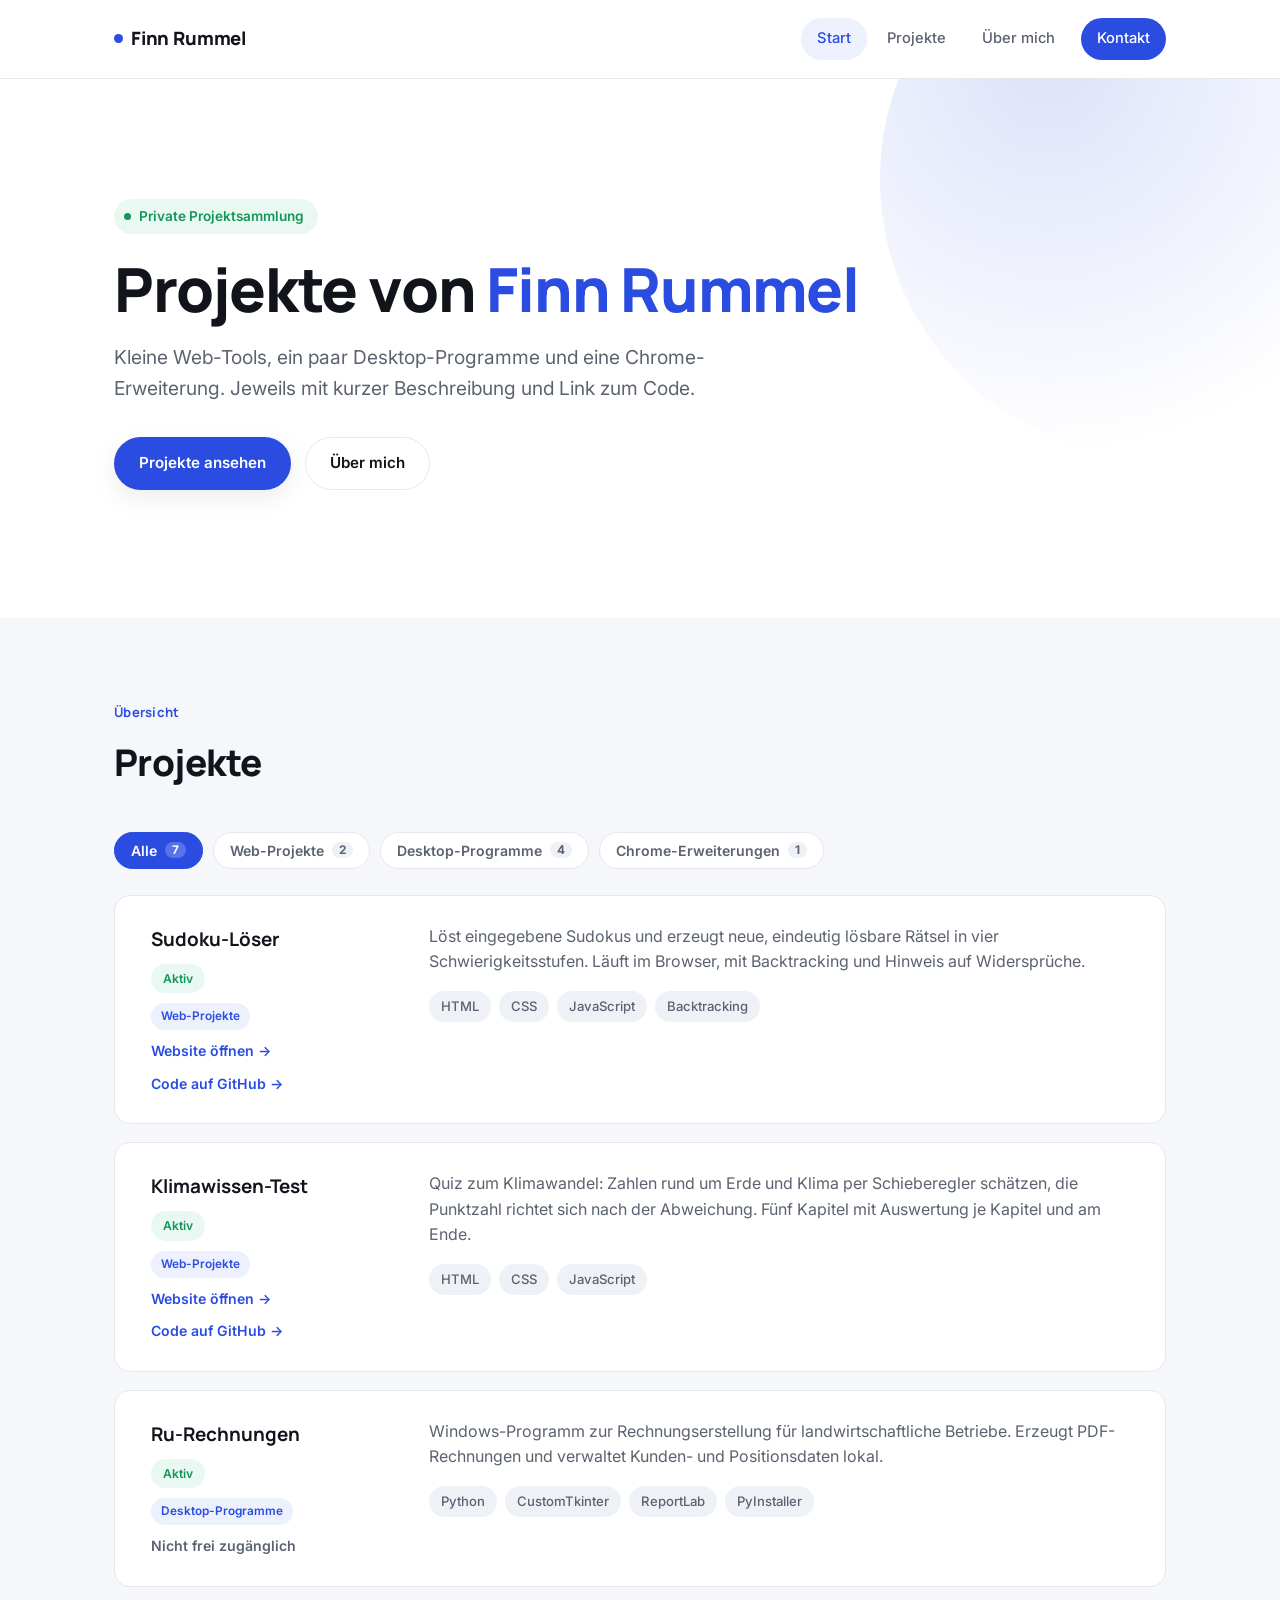
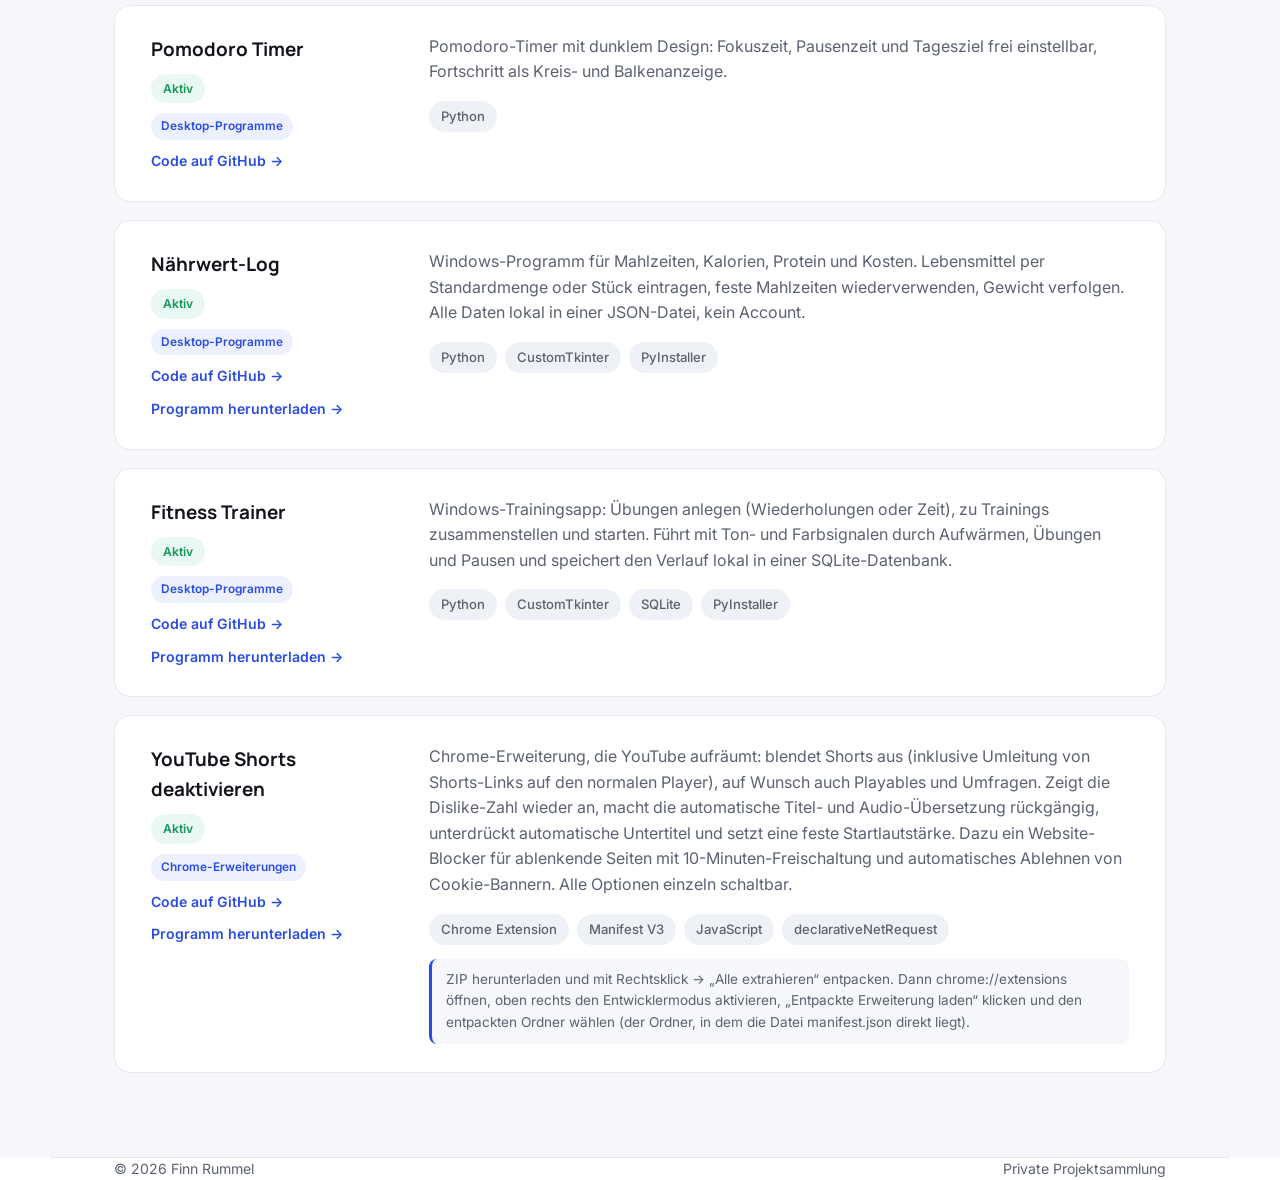
==== commit c427fa48: "Website: KI-Texte raus, gekuerzt, auf Finn Rummel umbenannt - Hero-Fuelltext und Abschnitt "Was hier" ====
--- a/index.html
+++ b/index.html
@@ -3,15 +3,15 @@
 <head>
 <meta charset="UTF-8">
 <meta name="viewport" content="width=device-width, initial-scale=1">
-<title>Ru-Services — Projekte von Finn Rummel</title>
-<meta name="description" content="Ru-Services ist keine Firma, sondern eine Sammlung privater Softwareprojekte von Finn Rummel: Web-Tools, Desktop-Programme und eine Chrome-Erweiterung.">
+<title>Projekte von Finn Rummel</title>
+<meta name="description" content="Private Softwareprojekte von Finn Rummel: Web-Tools, Desktop-Programme und eine Chrome-Erweiterung.">
 <link rel="stylesheet" href="styles.css">
 </head>
 <body>
 
 <header class="topbar">
   <div class="topbar-inner">
-    <a href="index.html" class="wordmark"><span class="dot"></span>Ru-Services</a>
+    <a href="index.html" class="wordmark"><span class="dot"></span>Finn Rummel</a>
     <button class="nav-toggle" id="navToggle" aria-label="Menü öffnen" aria-expanded="false">☰</button>
     <nav class="nav" id="mainNav">
       <a href="index.html" class="active">Start</a>
@@ -29,56 +29,14 @@
     <div class="wrap">
       <div class="hero-inner">
         <span class="badge"><span class="dot"></span>Private Projektsammlung</span>
-        <h1 class="hero-title">Eine Sammlung von <span class="accent">Projekten</span> von Finn Rummel.</h1>
+        <h1 class="hero-title">Projekte von <span class="accent">Finn Rummel</span></h1>
         <p class="hero-sub">
-          Ru-Services ist keine Firma, sondern das Dach für meine privaten
-          Softwareprojekte: kleine Web-Tools, eigenständige Desktop-Programme
-          und eine Chrome-Erweiterung. Hier sind sie an einem Ort gesammelt —
-          mit Beschreibung, Quellcode und, wo möglich, einem direkten Link
-          zum Ausprobieren.
+          Kleine Web-Tools, ein paar Desktop-Programme und eine
+          Chrome-Erweiterung. Jeweils mit kurzer Beschreibung und Link zum Code.
         </p>
         <div class="hero-actions">
           <a href="#projekte" class="btn btn-primary">Projekte ansehen</a>
           <a href="about.html" class="btn btn-secondary">Über mich</a>
-        </div>
-      </div>
-    </div>
-  </section>
-
-  <section id="arten">
-    <div class="wrap">
-      <div class="section-head">
-        <div>
-          <p class="eyebrow">Überblick</p>
-          <h2 class="section-title">Was hier zu finden ist</h2>
-        </div>
-      </div>
-      <p class="lede">
-        Die Projekte lassen sich grob in drei Arten einteilen. Auf der
-        Startseite kann danach gefiltert werden.
-      </p>
-
-      <div class="cap-grid">
-        <div class="cap">
-          <div class="cap-icon">
-            <svg viewBox="0 0 24 24" fill="none" stroke="currentColor" stroke-width="2" stroke-linecap="round" stroke-linejoin="round"><rect x="2" y="4" width="20" height="14" rx="2"/><path d="M2 9h20M6 13h6"/></svg>
-          </div>
-          <h3>Web-Projekte</h3>
-          <p>Kleine Tools, die direkt im Browser laufen — nichts zu installieren, einfach den Link öffnen.</p>
-        </div>
-        <div class="cap">
-          <div class="cap-icon">
-            <svg viewBox="0 0 24 24" fill="none" stroke="currentColor" stroke-width="2" stroke-linecap="round" stroke-linejoin="round"><rect x="3" y="4" width="18" height="14" rx="2"/><path d="M8 22h8M12 18v4"/></svg>
-          </div>
-          <h3>Desktop-Programme</h3>
-          <p>Eigenständige Windows-Programme, meist mit Python und CustomTkinter gebaut. Alle Daten bleiben lokal.</p>
-        </div>
-        <div class="cap">
-          <div class="cap-icon">
-            <svg viewBox="0 0 24 24" fill="none" stroke="currentColor" stroke-width="2" stroke-linecap="round" stroke-linejoin="round"><circle cx="12" cy="12" r="4"/><path d="M12 2v4M12 18v4M2 12h4M18 12h4"/></svg>
-          </div>
-          <h3>Chrome-Erweiterungen</h3>
-          <p>Erweiterungen, die den Browser aufräumen und weniger ablenkend machen.</p>
         </div>
       </div>
     </div>
@@ -92,7 +50,6 @@
           <h2 class="section-title">Projekte</h2>
         </div>
       </div>
-      <p class="lede">Alle Projekte auf einen Blick — nach Art filterbar.</p>
 
       <div class="project-filter" id="projectFilter"><!-- Filter wird per JS befüllt --></div>
       <div class="project-list" id="projectList"><!-- wird per JS befüllt --></div>
@@ -102,8 +59,8 @@
 </main>
 
 <footer class="wrap">
-  <span>© 2026 Ru-Services</span>
-  <span>Projektsammlung von Finn Rummel</span>
+  <span>© 2026 Finn Rummel</span>
+  <span>Private Projektsammlung</span>
 </footer>
 
 <script src="data/projects.js"></script>
--- a/styles.css
+++ b/styles.css
@@ -1,8 +1,8 @@
 /* ============================================================
-   RU-SERVICES — Design system
+   WEBSITE · Design system
    Klare, moderne Ästhetik: viel Weißraum, ruhige Farben,
    ein Akzentton, weiche Schatten statt technischer Linien.
-   Regelwerk: ../design/DESIGN.md
+   Regelwerk: ../Ru-Design/DESIGN.md
    ============================================================ */
 
 @import url('https://fonts.googleapis.com/css2?family=Manrope:wght@500;600;700;800&family=Inter:wght@400;500;600&display=swap');
@@ -281,51 +281,6 @@
 }
 .section-head .eyebrow{ margin-bottom: 10px; }
 
-.lede{
-  max-width: 60ch;
-  font-size: 1.06rem;
-  color: var(--ink-soft);
-  margin: 0 0 8px;
-}
-
-/* ---------- feature / capability grid ---------- */
-.cap-grid{
-  display: grid;
-  grid-template-columns: repeat(3, 1fr);
-  gap: 20px;
-  margin-top: 36px;
-}
-.cap{
-  background: var(--bg);
-  border: 1px solid var(--line);
-  border-radius: var(--radius);
-  padding: 30px 26px;
-  transition: box-shadow 0.15s ease, transform 0.15s ease;
-}
-.cap:hover{ box-shadow: var(--shadow-md); transform: translateY(-2px); }
-.cap-icon{
-  width: 44px; height: 44px;
-  border-radius: 12px;
-  background: var(--primary-tint);
-  color: var(--primary);
-  display: flex;
-  align-items: center;
-  justify-content: center;
-  margin-bottom: 18px;
-}
-.cap-icon svg{ width: 22px; height: 22px; }
-.cap h3{
-  font-family: var(--font-display);
-  font-weight: 700;
-  font-size: 1.1rem;
-  margin: 0 0 8px;
-  color: var(--ink);
-}
-.cap p{
-  margin: 0;
-  font-size: 0.94rem;
-  color: var(--ink-soft);
-}
 
 /* ---------- category filter ---------- */
 .project-filter{
@@ -624,7 +579,6 @@
 
 /* ---------- responsive ---------- */
 @media (max-width: 860px){
-  .cap-grid{ grid-template-columns: 1fr; }
   .project-card{ grid-template-columns: 1fr; }
   .about-grid{ grid-template-columns: 1fr; }
   .id-card{ position: static; }
@@ -674,7 +628,7 @@
 }
 
 /* ============================================================
-   Dark-Variante — Anhang in ../design/DESIGN.md
+   Dark-Variante · Anhang in ../Ru-Design/DESIGN.md
    Nur die Flächen-/Text-/Akzentrollen tauschen, sonst nichts.
    Alle Komponenten nutzen diese Tokens und ziehen automatisch mit.
    ============================================================ */
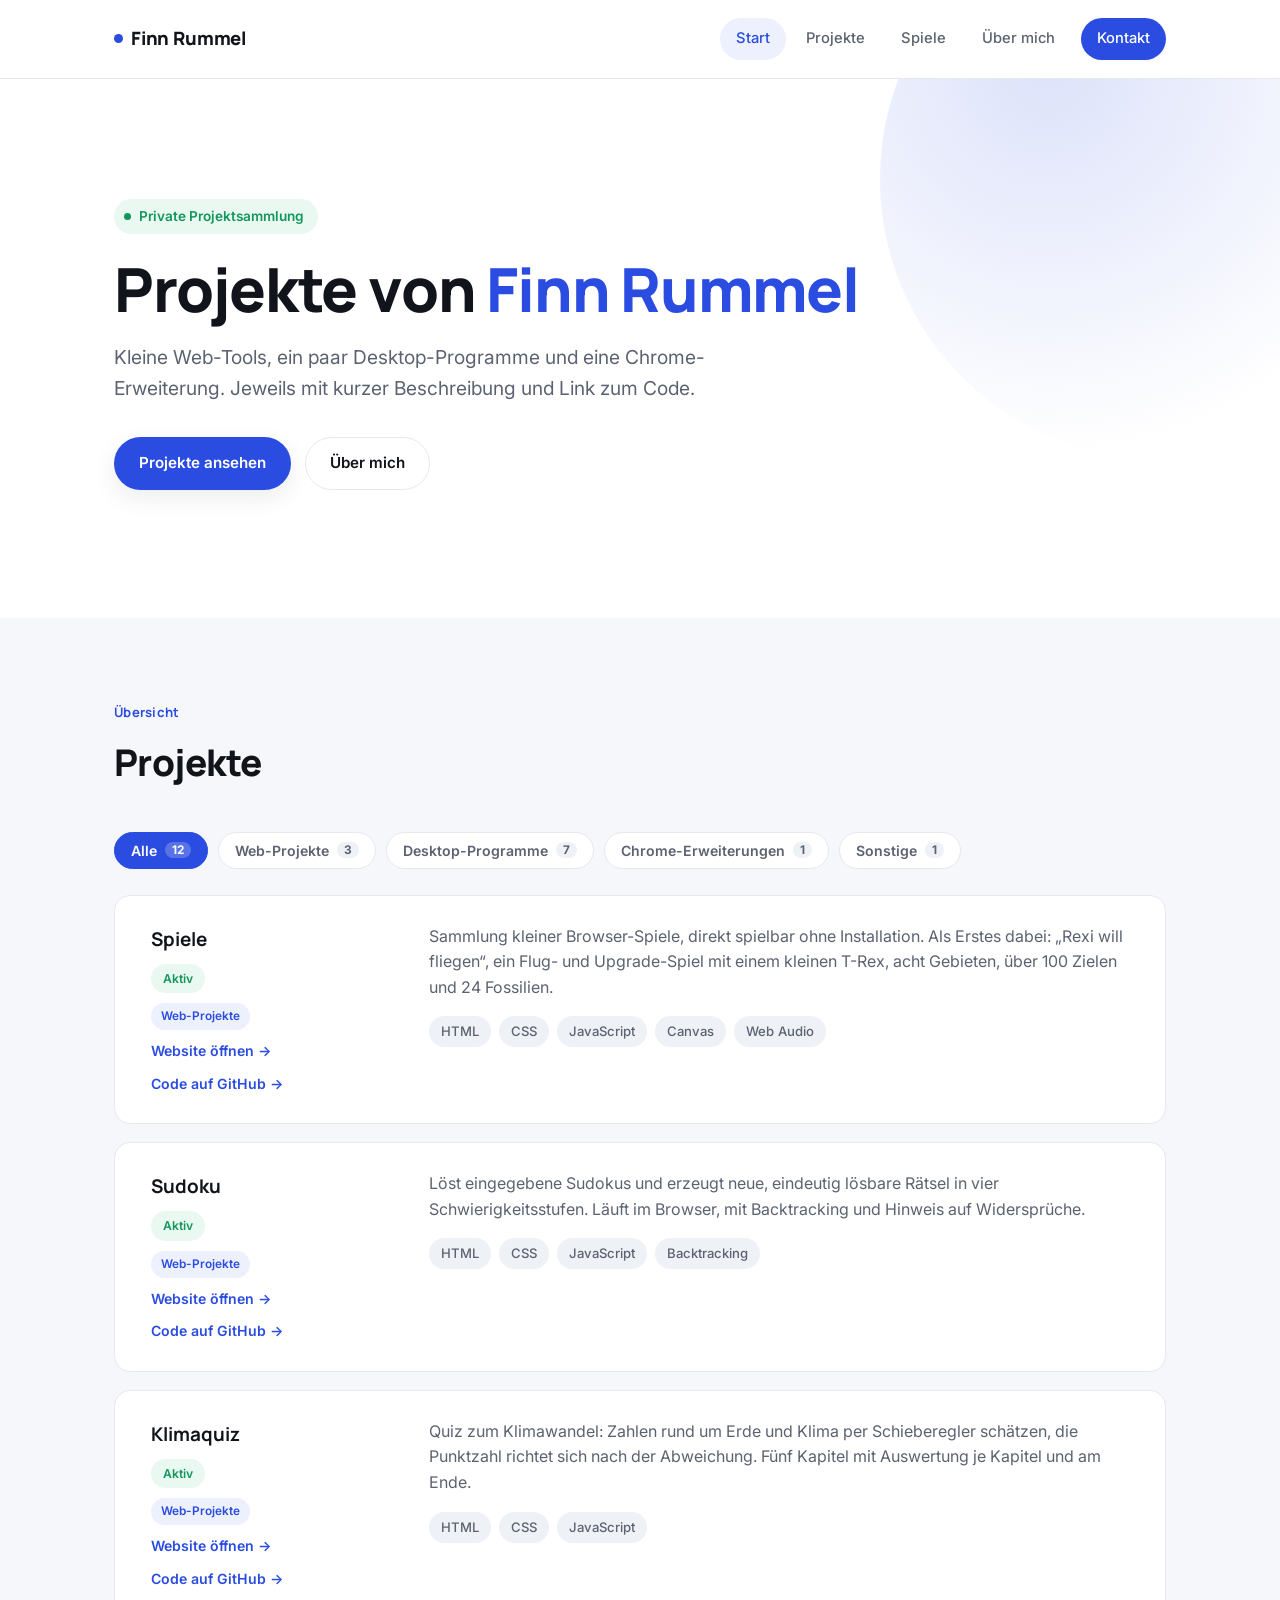
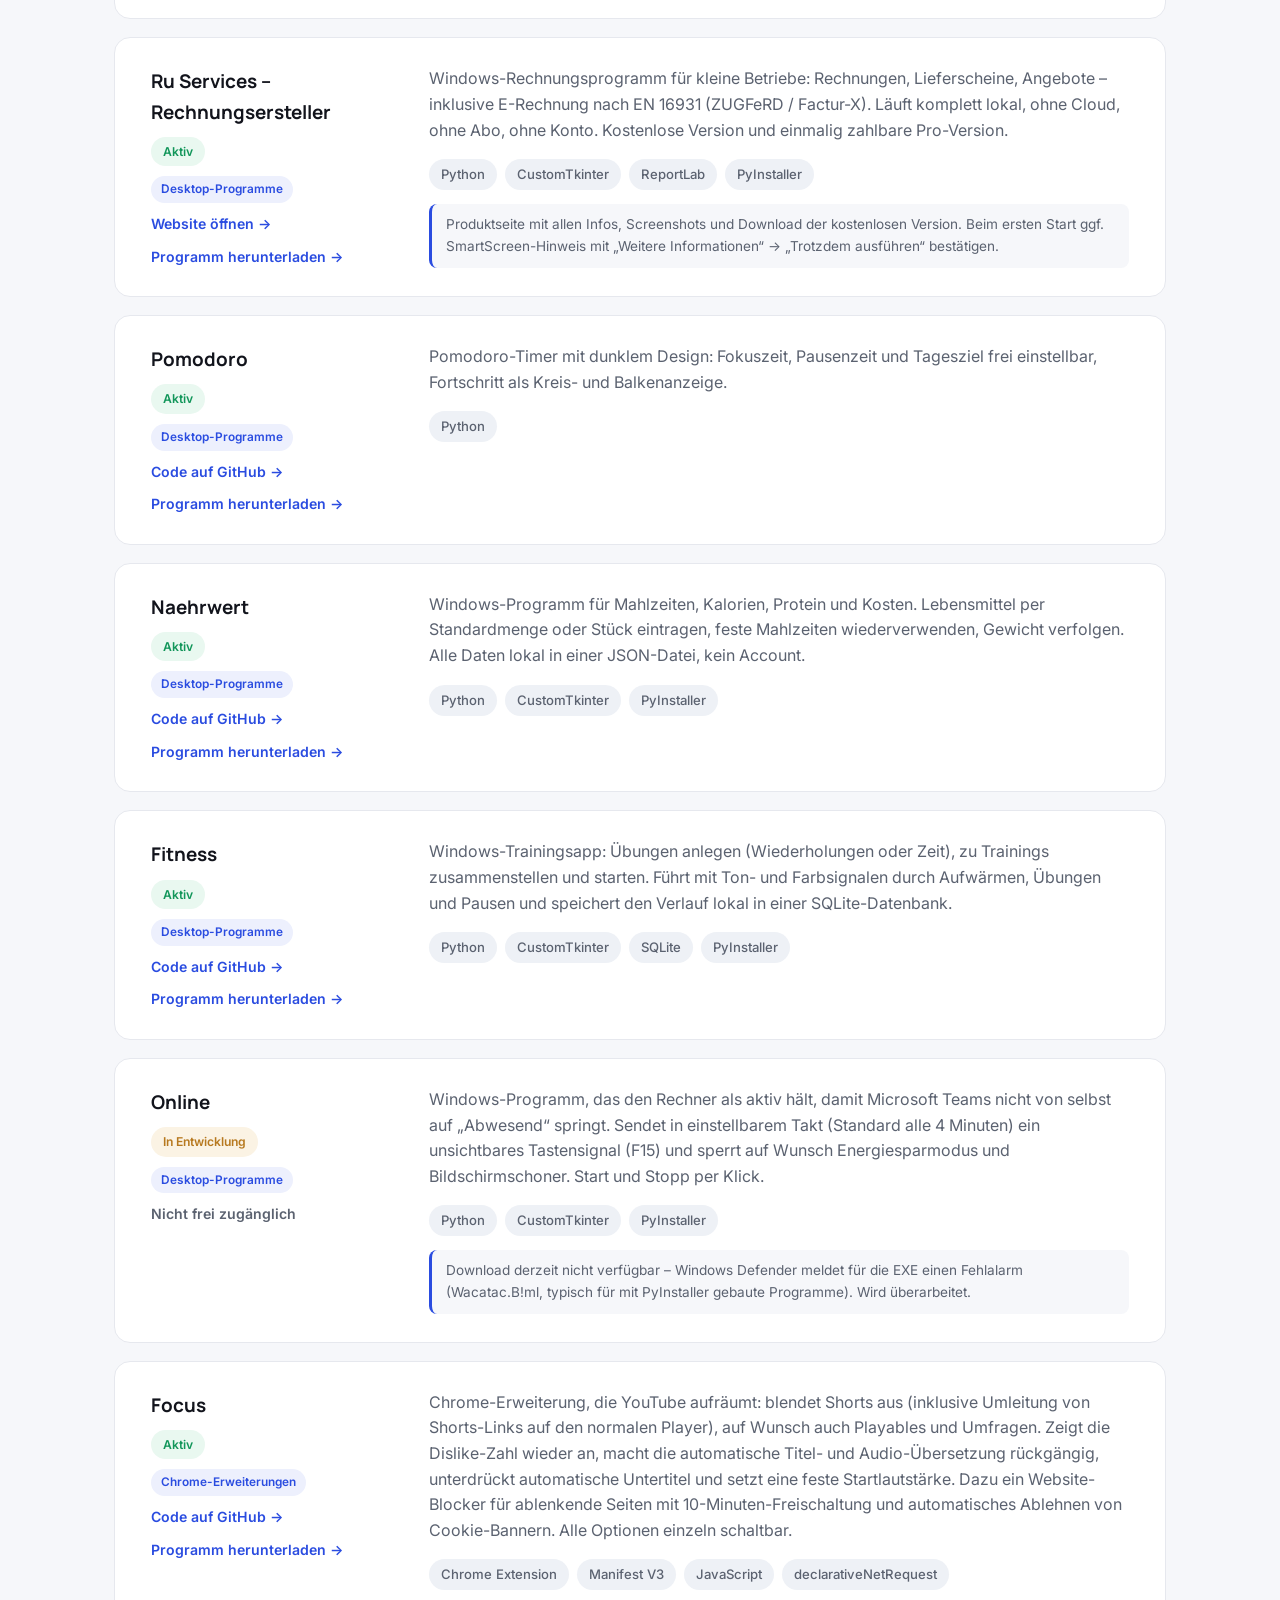
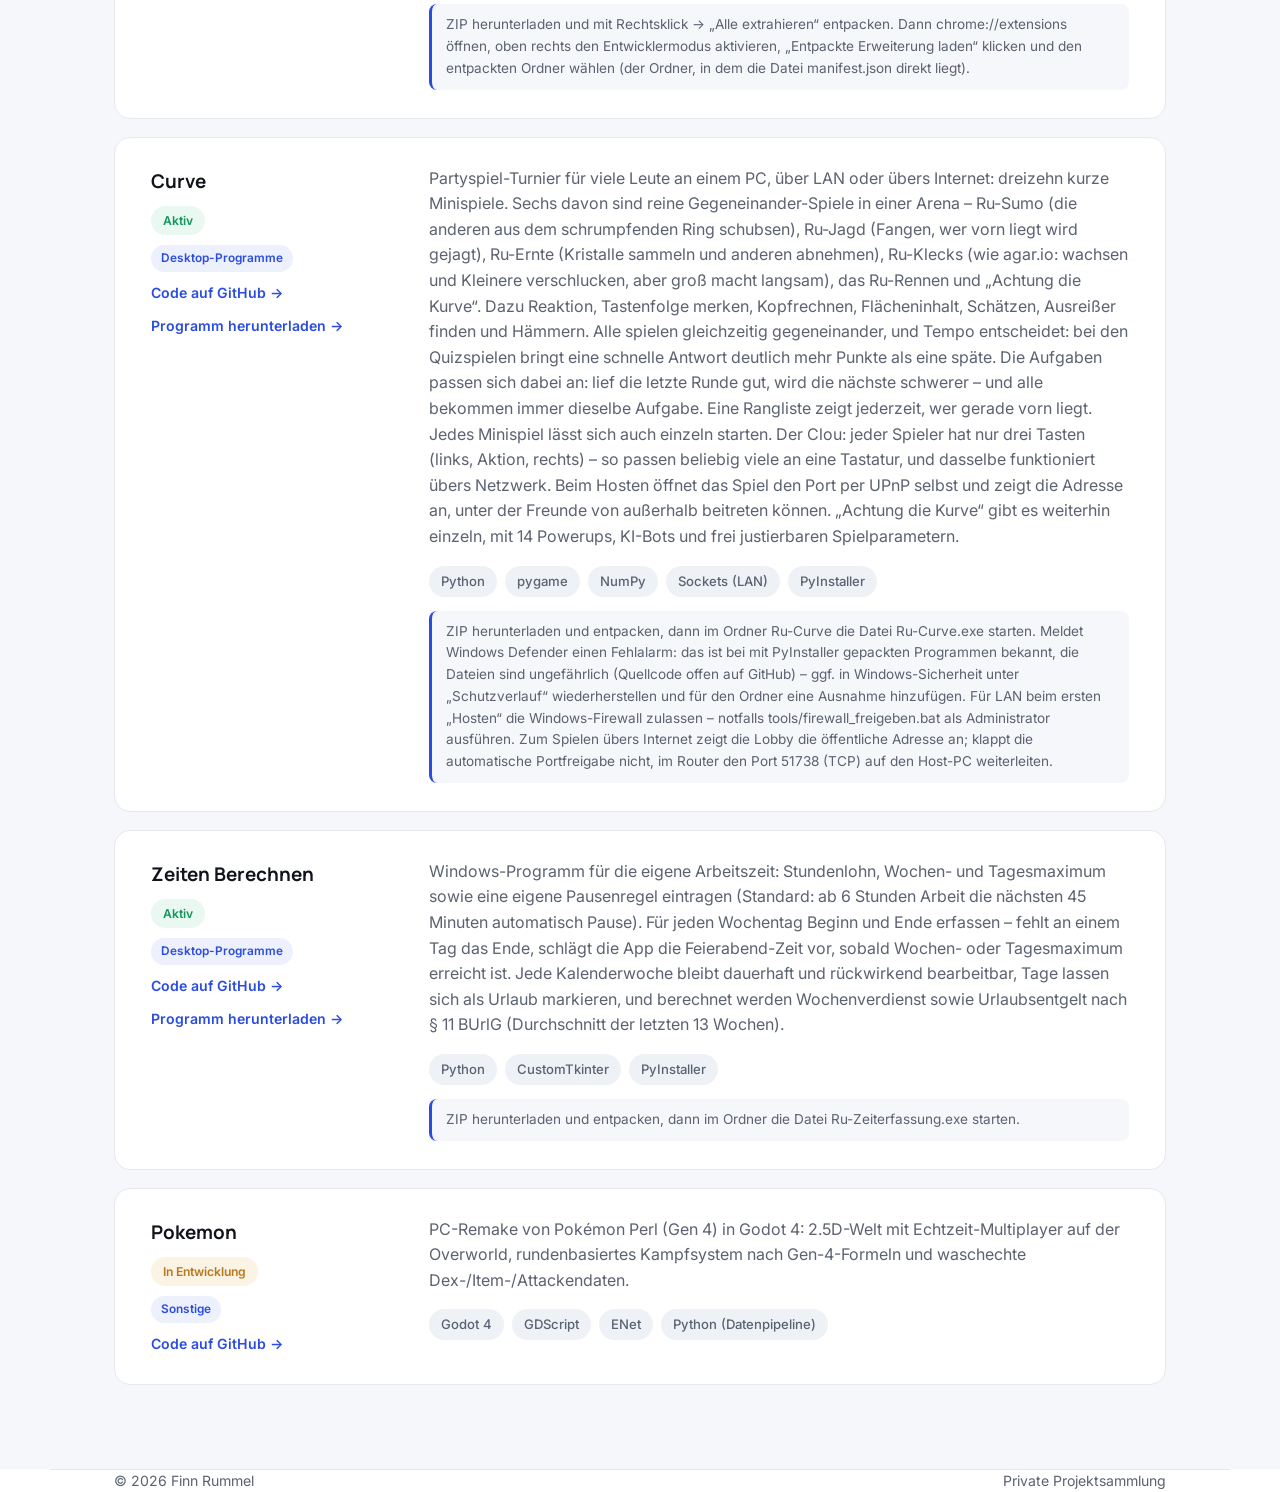
==== commit 1446bc34: "Spiele-Bereich mit „Rexi will fliegen“ hinzugefügt - Games/: Auswahlseite für Browser-Spiele (Liste " ====
--- a/index.html
+++ b/index.html
@@ -16,6 +16,7 @@
     <nav class="nav" id="mainNav">
       <a href="index.html" class="active">Start</a>
       <a href="index.html#projekte">Projekte</a>
+      <a href="Games/">Spiele</a>
       <a href="about.html">Über mich</a>
       <a href="about.html#kontakt" class="nav-cta">Kontakt</a>
     </nav>
